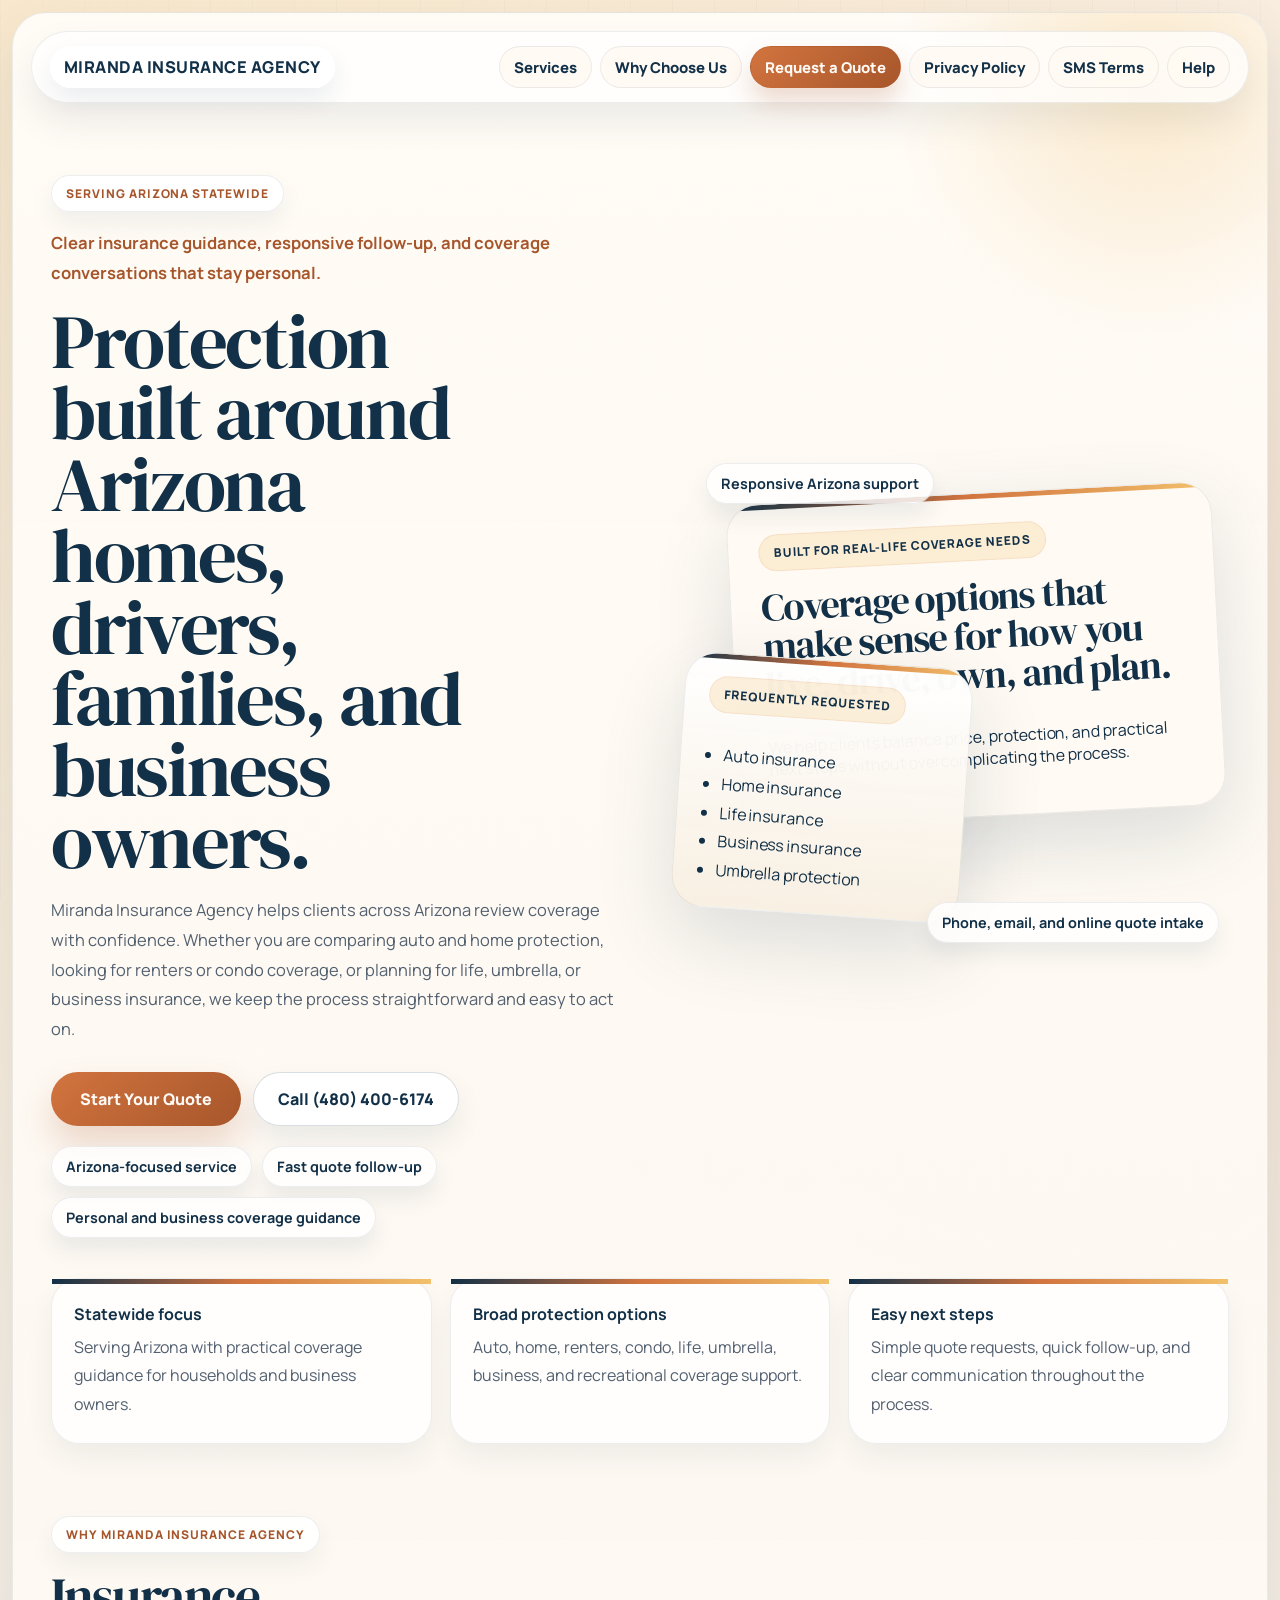
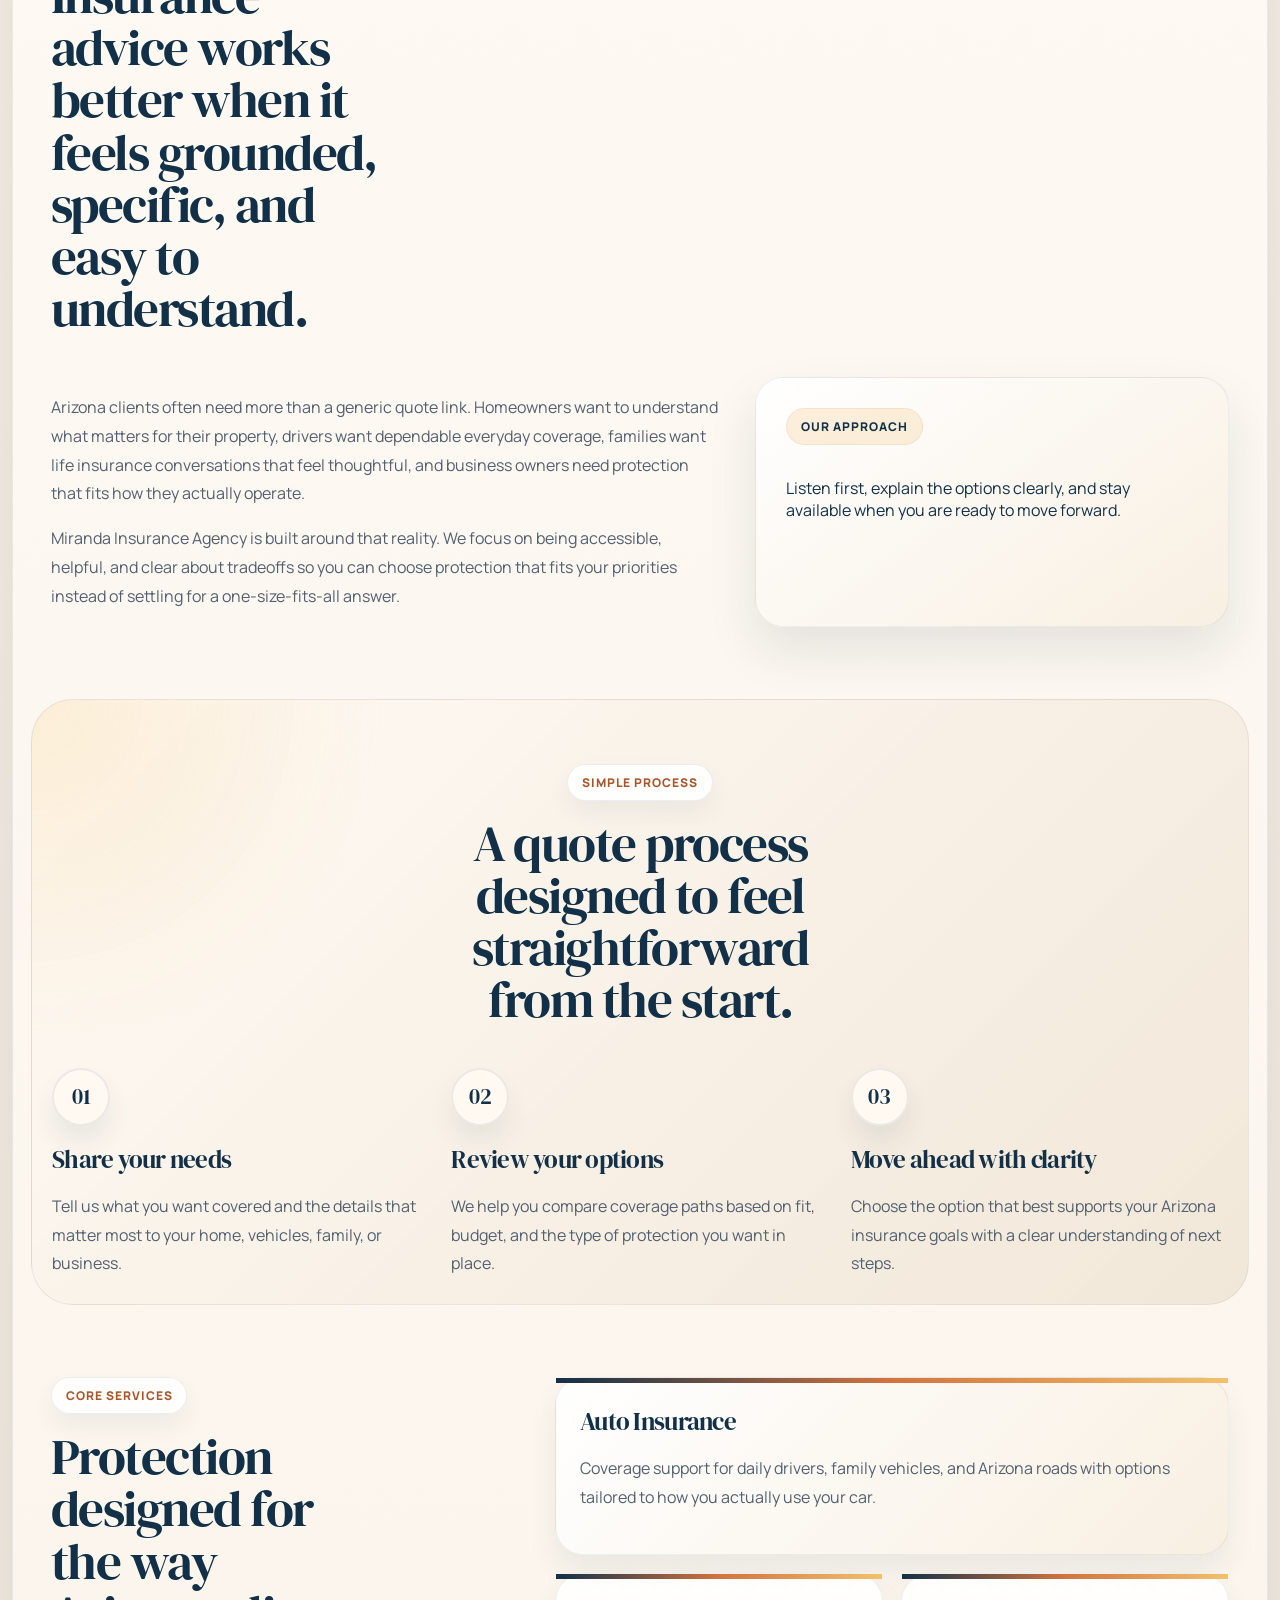
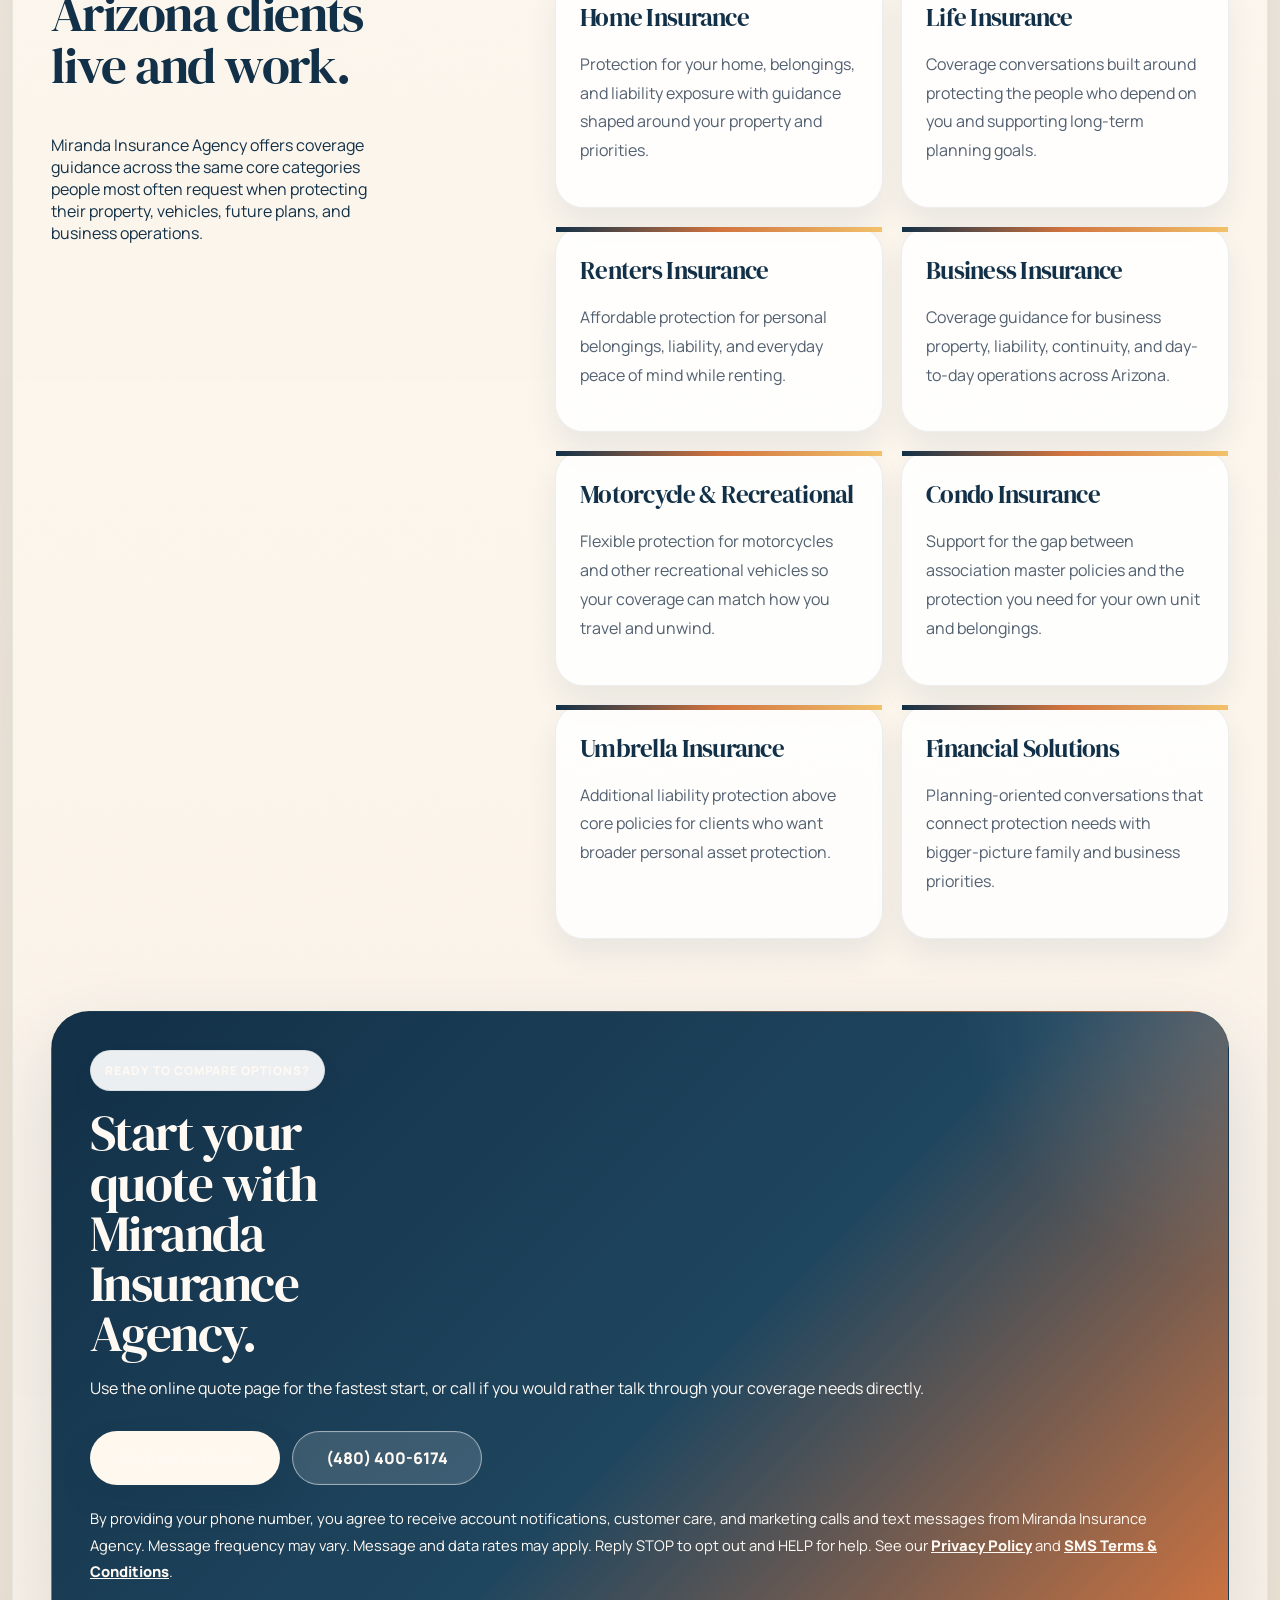
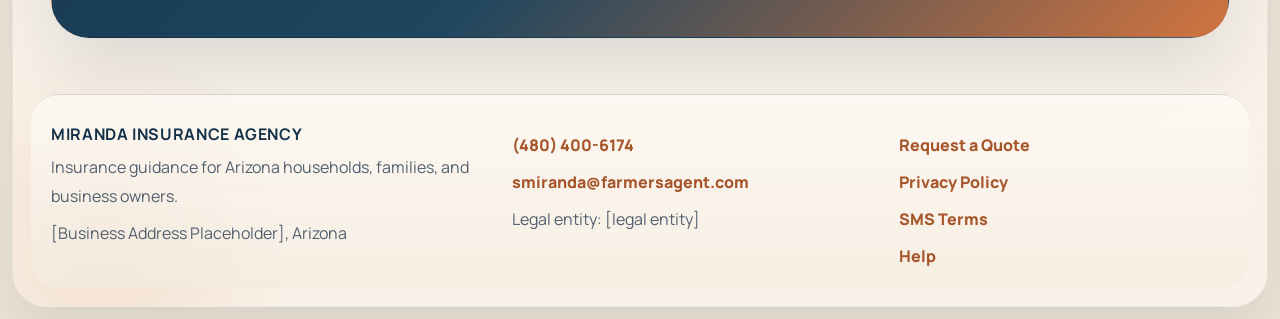
==== index.html @ ebd9f34c "Add files via upload" ====
<!DOCTYPE html>
<html lang="en">
<head>
  <meta charset="UTF-8" />
  <meta name="viewport" content="width=device-width, initial-scale=1.0" />
  <title>Miranda Insurance Agency | Arizona Insurance Guidance</title>
  <meta
    name="description"
    content="Miranda Insurance Agency helps Arizona households and business owners compare auto, home, life, renters, condo, umbrella, business, and recreational insurance with responsive local guidance."
  />
  <link rel="preconnect" href="https://fonts.googleapis.com" />
  <link rel="preconnect" href="https://fonts.gstatic.com" crossorigin />
  <link href="https://fonts.googleapis.com/css2?family=DM+Serif+Display:ital@0;1&family=Manrope:wght@400;500;600;700;800&display=swap" rel="stylesheet" />
  <link rel="stylesheet" href="styles.css" />
</head>
<body>
  <div class="site-frame">
    <nav class="site-nav" aria-label="Primary">
      <a href="index.html" class="brand active">Miranda Insurance Agency</a>
      <div class="nav-links">
        <a href="#services">Services</a>
        <a href="#approach">Why Choose Us</a>
        <a href="quote.html" class="nav-cta">Request a Quote</a>
        <a href="privacy-policy.html">Privacy Policy</a>
        <a href="sms-terms.html">SMS Terms</a>
        <a href="help.html">Help</a>
      </div>
    </nav>

    <main>
      <section class="hero">
        <div class="hero-copy">
          <p class="eyebrow">Serving Arizona statewide</p>
          <p class="hero-kicker">Clear insurance guidance, responsive follow-up, and coverage conversations that stay personal.</p>
          <h1>Protection built around Arizona homes, drivers, families, and business owners.</h1>
          <p class="hero-text">
            Miranda Insurance Agency helps clients across Arizona review coverage with confidence. Whether you are
            comparing auto and home protection, looking for renters or condo coverage, or planning for life,
            umbrella, or business insurance, we keep the process straightforward and easy to act on.
          </p>
          <div class="button-row">
            <a class="btn btn-primary" href="quote.html">Start Your Quote</a>
            <a class="btn btn-secondary" href="tel:4804006174">Call (480) 400-6174</a>
          </div>
          <div class="tag-row" aria-label="Agency highlights">
            <span>Arizona-focused service</span>
            <span>Fast quote follow-up</span>
            <span>Personal and business coverage guidance</span>
          </div>
        </div>

        <div class="hero-art" aria-label="Miranda Insurance Agency highlights">
          <article class="hero-card hero-card-main">
            <p class="card-label">Built for real-life coverage needs</p>
            <h2>Coverage options that make sense for how you live, drive, own, and plan.</h2>
            <p>
              We help clients balance price, protection, and practical next steps without overcomplicating the process.
            </p>
          </article>

          <article class="hero-card hero-card-list">
            <p class="card-label">Frequently requested</p>
            <ul>
              <li>Auto insurance</li>
              <li>Home insurance</li>
              <li>Life insurance</li>
              <li>Business insurance</li>
              <li>Umbrella protection</li>
            </ul>
          </article>

          <div class="floating-note note-top">Responsive Arizona support</div>
          <div class="floating-note note-bottom">Phone, email, and online quote intake</div>
        </div>
      </section>

      <section class="metrics-strip" aria-label="Agency benefits">
        <div>
          <strong>Statewide focus</strong>
          <span>Serving Arizona with practical coverage guidance for households and business owners.</span>
        </div>
        <div>
          <strong>Broad protection options</strong>
          <span>Auto, home, renters, condo, life, umbrella, business, and recreational coverage support.</span>
        </div>
        <div>
          <strong>Easy next steps</strong>
          <span>Simple quote requests, quick follow-up, and clear communication throughout the process.</span>
        </div>
      </section>

      <section id="approach" class="story-section">
        <div class="section-head">
          <p class="eyebrow">Why Miranda Insurance Agency</p>
          <h2>Insurance advice works better when it feels grounded, specific, and easy to understand.</h2>
        </div>
        <div class="story-grid">
          <div class="story-copy">
            <p>
              Arizona clients often need more than a generic quote link. Homeowners want to understand what matters for
              their property, drivers want dependable everyday coverage, families want life insurance conversations that
              feel thoughtful, and business owners need protection that fits how they actually operate.
            </p>
            <p>
              Miranda Insurance Agency is built around that reality. We focus on being accessible, helpful, and clear
              about tradeoffs so you can choose protection that fits your priorities instead of settling for a one-size-fits-all answer.
            </p>
          </div>
          <aside class="promise-card">
            <p class="card-label">Our approach</p>
            <p>Listen first, explain the options clearly, and stay available when you are ready to move forward.</p>
          </aside>
        </div>
      </section>

      <section class="process-section" aria-label="How the process works">
        <div class="section-head centered">
          <p class="eyebrow">Simple process</p>
          <h2>A quote process designed to feel straightforward from the start.</h2>
        </div>
        <div class="process-grid">
          <article class="process-step">
            <span class="step-number">01</span>
            <h3>Share your needs</h3>
            <p>Tell us what you want covered and the details that matter most to your home, vehicles, family, or business.</p>
          </article>
          <article class="process-step">
            <span class="step-number">02</span>
            <h3>Review your options</h3>
            <p>We help you compare coverage paths based on fit, budget, and the type of protection you want in place.</p>
          </article>
          <article class="process-step">
            <span class="step-number">03</span>
            <h3>Move ahead with clarity</h3>
            <p>Choose the option that best supports your Arizona insurance goals with a clear understanding of next steps.</p>
          </article>
        </div>
      </section>

      <section id="services" class="services-section">
        <div class="section-head services-head">
          <p class="eyebrow">Core services</p>
          <h2>Protection designed for the way Arizona clients live and work.</h2>
          <p>
            Miranda Insurance Agency offers coverage guidance across the same core categories people most often request
            when protecting their property, vehicles, future plans, and business operations.
          </p>
        </div>
        <div class="services-grid">
          <article class="service-card feature-card">
            <h3>Auto Insurance</h3>
            <p>Coverage support for daily drivers, family vehicles, and Arizona roads with options tailored to how you actually use your car.</p>
          </article>
          <article class="service-card">
            <h3>Home Insurance</h3>
            <p>Protection for your home, belongings, and liability exposure with guidance shaped around your property and priorities.</p>
          </article>
          <article class="service-card">
            <h3>Life Insurance</h3>
            <p>Coverage conversations built around protecting the people who depend on you and supporting long-term planning goals.</p>
          </article>
          <article class="service-card">
            <h3>Renters Insurance</h3>
            <p>Affordable protection for personal belongings, liability, and everyday peace of mind while renting.</p>
          </article>
          <article class="service-card">
            <h3>Business Insurance</h3>
            <p>Coverage guidance for business property, liability, continuity, and day-to-day operations across Arizona.</p>
          </article>
          <article class="service-card">
            <h3>Motorcycle &amp; Recreational</h3>
            <p>Flexible protection for motorcycles and other recreational vehicles so your coverage can match how you travel and unwind.</p>
          </article>
          <article class="service-card">
            <h3>Condo Insurance</h3>
            <p>Support for the gap between association master policies and the protection you need for your own unit and belongings.</p>
          </article>
          <article class="service-card">
            <h3>Umbrella Insurance</h3>
            <p>Additional liability protection above core policies for clients who want broader personal asset protection.</p>
          </article>
          <article class="service-card">
            <h3>Financial Solutions</h3>
            <p>Planning-oriented conversations that connect protection needs with bigger-picture family and business priorities.</p>
          </article>
        </div>
      </section>

      <section class="cta-section">
        <div class="cta-copy">
          <p class="eyebrow">Ready to compare options?</p>
          <h2>Start your quote with Miranda Insurance Agency.</h2>
          <p>
            Use the online quote page for the fastest start, or call if you would rather talk through your coverage
            needs directly.
          </p>
        </div>
        <div class="button-row">
          <a class="btn btn-light" href="quote.html">Request a Quote</a>
          <a class="btn btn-outline-light" href="tel:4804006174">(480) 400-6174</a>
        </div>
        <p class="consent-note">
          By providing your phone number, you agree to receive account notifications, customer care, and marketing
          calls and text messages from Miranda Insurance Agency. Message frequency may vary. Message and data rates may
          apply. Reply STOP to opt out and HELP for help. See our <a href="privacy-policy.html">Privacy Policy</a> and
          <a href="sms-terms.html">SMS Terms &amp; Conditions</a>.
        </p>
      </section>
    </main>

    <footer class="site-footer">
      <div>
        <strong>Miranda Insurance Agency</strong>
        <p>Insurance guidance for Arizona households, families, and business owners.</p>
        <p>[Business Address Placeholder], Arizona</p>
      </div>
      <div>
        <p><a href="tel:4804006174">(480) 400-6174</a></p>
        <p><a href="mailto:smiranda@farmersagent.com">smiranda@farmersagent.com</a></p>
        <p><span>Legal entity: [legal entity]</span></p>
      </div>
      <div>
        <p><a href="quote.html">Request a Quote</a></p>
        <p><a href="privacy-policy.html">Privacy Policy</a></p>
        <p><a href="sms-terms.html">SMS Terms</a></p>
        <p><a href="help.html">Help</a></p>
      </div>
    </footer>
  </div>
</body>
</html>
---- styles.css ----
@import url('https://fonts.googleapis.com/css2?family=DM+Serif+Display:ital@0;1&family=Manrope:wght@400;500;600;700;800&display=swap');

:root {
  --bg: #f3ece2;
  --paper: rgba(255, 250, 243, 0.94);
  --ink: #123047;
  --muted: #526070;
  --accent: #d2743f;
  --accent-soft: #f2c16b;
  --accent-dark: #a7562b;
  --cream: #fff9f2;
  --shadow-soft: 0 24px 50px rgba(18, 48, 71, 0.1);
  --shadow-strong: 0 30px 80px rgba(18, 48, 71, 0.14);
}

* { box-sizing: border-box; }
html { scroll-behavior: smooth; }

body {
  margin: 0;
  color: var(--ink);
  font-family: 'Manrope', sans-serif;
  background:
    radial-gradient(circle at top left, rgba(242, 193, 107, 0.28), transparent 28%),
    radial-gradient(circle at 85% 14%, rgba(210, 116, 63, 0.14), transparent 20%),
    linear-gradient(180deg, #f9f2e8 0%, #f3ece2 40%, #eee4d6 100%);
}

body::before {
  content: '';
  position: fixed;
  inset: 0;
  pointer-events: none;
  background:
    linear-gradient(120deg, rgba(255, 255, 255, 0.14), transparent 34%),
    repeating-linear-gradient(90deg, rgba(18, 48, 71, 0.02) 0, rgba(18, 48, 71, 0.02) 1px, transparent 1px, transparent 42px);
}

.site-frame {
  position: relative;
  width: min(1320px, calc(100% - 24px));
  min-height: calc(100vh - 24px);
  margin: 12px auto;
  padding: 18px;
  border-radius: 34px;
  border: 1px solid rgba(18, 48, 71, 0.08);
  background: linear-gradient(180deg, rgba(255, 251, 246, 0.98), rgba(249, 242, 232, 0.96));
  box-shadow: var(--shadow-soft);
  overflow: hidden;
}

.site-frame::before,
.site-frame::after {
  content: '';
  position: absolute;
  border-radius: 50%;
  pointer-events: none;
}

.site-frame::before {
  width: 560px;
  height: 560px;
  top: -210px;
  right: -160px;
  background: radial-gradient(circle, rgba(242, 193, 107, 0.3), transparent 64%);
}

.site-frame::after {
  width: 420px;
  height: 420px;
  left: -120px;
  bottom: -150px;
  background: radial-gradient(circle, rgba(210, 116, 63, 0.14), transparent 68%);
}

.site-nav,
.hero,
.metrics-strip,
.story-section,
.process-section,
.services-section,
.cta-section,
.quote-header,
.quote-section,
.policy-layout,
.site-footer {
  position: relative;
  z-index: 1;
}

.site-nav {
  display: flex;
  justify-content: space-between;
  align-items: center;
  gap: 18px;
  padding: 14px 18px;
  border-radius: 999px;
  background: rgba(255, 255, 255, 0.75);
  border: 1px solid rgba(18, 48, 71, 0.08);
  backdrop-filter: blur(18px);
  box-shadow: 0 18px 36px rgba(18, 48, 71, 0.08);
}

.brand,
.nav-links a {
  color: var(--ink);
  text-decoration: none;
  font-weight: 800;
}

.brand {
  padding: 10px 14px;
  border-radius: 999px;
  font-size: 1.02rem;
  letter-spacing: 0.03em;
  text-transform: uppercase;
}

.brand.active,
.nav-links a:hover,
.nav-links a.active {
  background: rgba(255, 255, 255, 0.92);
  box-shadow: 0 12px 24px rgba(18, 48, 71, 0.08);
}

.nav-links {
  display: flex;
  flex-wrap: wrap;
  justify-content: flex-end;
  gap: 8px;
}

.nav-links a {
  padding: 10px 14px;
  border-radius: 999px;
  background: rgba(255, 249, 242, 0.82);
  border: 1px solid rgba(18, 48, 71, 0.08);
  font-size: 0.93rem;
}

.nav-links a.nav-cta {
  color: #fffaf5;
  background: linear-gradient(135deg, var(--accent), var(--accent-dark));
  border-color: rgba(167, 86, 43, 0.24);
  box-shadow: 0 14px 26px rgba(167, 86, 43, 0.22);
}

.hero {
  display: grid;
  grid-template-columns: minmax(0, 1.02fr) minmax(320px, 0.98fr);
  gap: 38px;
  padding: 72px 20px 34px;
  align-items: center;
}

.eyebrow,
.card-label,
.quote-badge {
  display: inline-flex;
  margin: 0 0 16px;
  padding: 9px 14px;
  border-radius: 999px;
  text-transform: uppercase;
  letter-spacing: 0.08em;
  font-size: 0.75rem;
  font-weight: 800;
}

.eyebrow {
  color: var(--accent-dark);
  background: rgba(255, 255, 255, 0.92);
  border: 1px solid rgba(18, 48, 71, 0.08);
  box-shadow: 0 12px 24px rgba(18, 48, 71, 0.06);
}

.card-label,
.quote-badge {
  color: var(--ink);
  background: rgba(242, 193, 107, 0.22);
  border: 1px solid rgba(210, 116, 63, 0.12);
}

h1,
h2,
h3 {
  margin-top: 0;
  font-family: 'DM Serif Display', serif;
  font-weight: 400;
  letter-spacing: -0.03em;
}

.hero h1 {
  max-width: 11ch;
  margin-bottom: 0;
  font-size: clamp(3.2rem, 6vw, 5.5rem);
  line-height: 0.93;
}

.hero-kicker,
.hero-text,
.story-copy p,
.service-card p,
.process-step p,
.quote-copy,
.quote-intro,
.support-copy,
.fine-print,
.policy-layout p,
.site-footer p,
.metrics-strip span,
.cta-copy p,
.consent-note,
.placeholder-panel p {
  color: var(--muted);
  line-height: 1.8;
}

.hero-kicker {
  margin: 0 0 18px;
  color: var(--accent-dark);
  font-size: 1.04rem;
  font-weight: 700;
}

.centered-line { text-align: center; }

.hero-text {
  max-width: 620px;
  margin-top: 18px;
  font-size: 1.03rem;
}

.button-row {
  display: flex;
  flex-wrap: wrap;
  gap: 12px;
  margin-top: 28px;
}

.btn {
  display: inline-flex;
  justify-content: center;
  align-items: center;
  min-width: 190px;
  padding: 15px 24px;
  border-radius: 999px;
  text-decoration: none;
  font-weight: 800;
  transition: transform 0.2s ease, box-shadow 0.2s ease, background 0.2s ease;
}

.btn:hover { transform: translateY(-2px); }

.btn-primary {
  color: #fffaf5;
  background: linear-gradient(135deg, var(--accent), var(--accent-dark));
  box-shadow: 0 18px 34px rgba(167, 86, 43, 0.22);
}

.btn-secondary {
  color: var(--ink);
  background: rgba(255, 255, 255, 0.94);
  border: 1px solid rgba(18, 48, 71, 0.16);
  box-shadow: 0 14px 28px rgba(18, 48, 71, 0.08);
}

.btn-light {
  color: var(--ink);
  background: #fff8ef;
  box-shadow: 0 16px 30px rgba(18, 48, 71, 0.18);
}

.btn-outline-light {
  color: #fff9f4;
  background: rgba(255, 255, 255, 0.14);
  border: 1px solid rgba(255, 255, 255, 0.5);
  box-shadow: inset 0 0 0 1px rgba(255, 255, 255, 0.04);
}

.tag-row {
  display: flex;
  flex-wrap: wrap;
  gap: 10px;
  margin-top: 20px;
}

.tag-row span,
.floating-note {
  padding: 10px 14px;
  border-radius: 999px;
  background: rgba(255, 255, 255, 0.82);
  color: var(--ink);
  font-size: 0.9rem;
  font-weight: 700;
  border: 1px solid rgba(18, 48, 71, 0.08);
  box-shadow: 0 12px 22px rgba(18, 48, 71, 0.08);
}

.hero-art {
  position: relative;
  min-height: 470px;
}

.hero-card {
  position: absolute;
  border-radius: 32px;
  border: 1px solid rgba(18, 48, 71, 0.08);
  background: var(--paper);
  box-shadow: var(--shadow-strong);
  overflow: hidden;
}

.hero-card::before,
.service-card::before,
.metrics-strip div::before,
.policy-layout::before {
  content: '';
  position: absolute;
  left: 0;
  right: 0;
  top: 0;
  height: 5px;
  background: linear-gradient(90deg, var(--ink), var(--accent), var(--accent-soft));
}

.hero-card-main {
  top: 22px;
  right: 10px;
  width: min(100%, 486px);
  padding: 30px;
  transform: rotate(-3deg);
}

.hero-card-main h2 {
  font-size: clamp(1.9rem, 3vw, 2.9rem);
  line-height: 1.02;
}

.hero-card-list {
  left: 8px;
  bottom: 26px;
  width: min(100%, 288px);
  padding: 22px 24px;
  transform: rotate(4deg);
  background: linear-gradient(180deg, rgba(255, 255, 255, 0.98), rgba(248, 239, 225, 0.96));
}

.hero-card-list ul {
  margin: 12px 0 0;
  padding-left: 18px;
  color: var(--ink);
  line-height: 1.8;
}

.floating-note { position: absolute; }
.note-top { top: -8px; left: 36px; }
.note-bottom { right: 10px; bottom: -2px; }

.metrics-strip {
  display: grid;
  grid-template-columns: repeat(3, minmax(0, 1fr));
  gap: 18px;
  padding: 0 20px;
  margin-top: 6px;
}

.metrics-strip div {
  position: relative;
  padding: 24px 22px;
  border-radius: 28px;
  background: rgba(255, 255, 255, 0.76);
  border: 1px solid rgba(18, 48, 71, 0.08);
  box-shadow: 0 14px 28px rgba(18, 48, 71, 0.06);
}

.metrics-strip strong {
  display: block;
  margin-bottom: 8px;
  color: var(--ink);
}

.story-section,
.process-section,
.services-section,
.quote-header,
.quote-section,
.policy-layout {
  padding-left: 20px;
  padding-right: 20px;
}

.story-section,
.process-section,
.services-section,
.policy-layout {
  margin-top: 72px;
}

.section-head { margin-bottom: 26px; }
.centered { text-align: center; }
.centered h2 { margin-left: auto; margin-right: auto; }

.section-head h2,
.policy-layout h1,
.quote-header h1,
.placeholder-panel h2 {
  max-width: 13ch;
  font-size: clamp(2.2rem, 4vw, 3.5rem);
  line-height: 1.02;
}

.story-grid {
  display: grid;
  grid-template-columns: minmax(0, 1.1fr) minmax(280px, 0.78fr);
  gap: 36px;
}

.promise-card {
  padding: 30px;
  border-radius: 28px;
  background: linear-gradient(145deg, rgba(255, 255, 255, 0.98), rgba(248, 239, 225, 0.98));
  box-shadow: var(--shadow-soft);
  border: 1px solid rgba(18, 48, 71, 0.08);
}

.process-section {
  padding-top: 64px;
  padding-bottom: 10px;
  border-radius: 42px;
  background:
    radial-gradient(circle at top left, rgba(242, 193, 107, 0.22), transparent 26%),
    linear-gradient(135deg, rgba(255, 250, 244, 0.96), rgba(241, 231, 216, 0.98));
  border: 1px solid rgba(18, 48, 71, 0.08);
}

.process-grid {
  display: grid;
  grid-template-columns: repeat(3, minmax(0, 1fr));
  gap: 22px;
  margin-top: 34px;
}

.step-number {
  display: inline-flex;
  width: 58px;
  height: 58px;
  align-items: center;
  justify-content: center;
  margin-bottom: 16px;
  border-radius: 50%;
  background: var(--cream);
  color: var(--ink);
  font-family: 'DM Serif Display', serif;
  font-size: 1.35rem;
  box-shadow: 0 16px 26px rgba(18, 48, 71, 0.08);
  border: 2px solid rgba(18, 48, 71, 0.08);
}

.process-step h3,
.service-card h3 {
  margin-bottom: 10px;
  font-size: 1.55rem;
}

.services-section {
  display: grid;
  grid-template-columns: minmax(280px, 0.82fr) minmax(0, 1.18fr);
  gap: 36px;
  align-items: start;
}

.services-head p { max-width: 35ch; }

.services-grid {
  display: grid;
  grid-template-columns: repeat(2, minmax(0, 1fr));
  gap: 18px;
}

.service-card {
  position: relative;
  padding: 26px 24px;
  border-radius: 28px;
  background: rgba(255, 255, 255, 0.86);
  border: 1px solid rgba(18, 48, 71, 0.08);
  box-shadow: 0 16px 30px rgba(18, 48, 71, 0.07);
}

.feature-card {
  grid-column: 1 / -1;
  background: linear-gradient(135deg, rgba(255, 255, 255, 0.98), rgba(248, 239, 225, 0.98));
}

.cta-section {
  margin: 72px 20px 18px;
  padding: 38px;
  border-radius: 38px;
  background:
    radial-gradient(circle at top right, rgba(255, 255, 255, 0.12), transparent 20%),
    linear-gradient(135deg, var(--ink) 0%, #1f465f 56%, var(--accent) 100%);
  border: 1px solid rgba(18, 48, 71, 0.12);
  box-shadow: var(--shadow-strong);
}

.cta-section h2,
.cta-section p,
.cta-section a {
  color: #fff9f3;
}

.cta-section h2 {
  margin-bottom: 12px;
  max-width: 11ch;
  font-size: clamp(2.3rem, 4vw, 3.8rem);
  line-height: 0.98;
}

.consent-note {
  margin-top: 20px;
  font-size: 0.92rem;
  color: rgba(255, 249, 243, 0.84);
}

.consent-note a { font-weight: 800; }

.quote-header {
  padding-top: 64px;
  text-align: center;
}

.quote-header,
.policy-layout {
  animation: fade-rise 0.65s ease both;
}

.quote-header h1 {
  margin-left: auto;
  margin-right: auto;
}

.quote-copy {
  max-width: 720px;
  margin: 14px auto 0;
  font-size: 1.04rem;
}

.quote-art {
  max-width: 520px;
  margin: 28px auto 0;
  padding: 20px 24px 12px;
  border-radius: 28px;
  background: linear-gradient(180deg, rgba(255, 255, 255, 0.98), rgba(248, 239, 225, 0.96));
  border: 1px solid rgba(18, 48, 71, 0.08);
  box-shadow: 0 18px 34px rgba(18, 48, 71, 0.08);
}

.quote-art svg {
  display: block;
  width: 100%;
  height: auto;
}

.quote-section {
  max-width: 920px;
  margin: 0 auto;
  padding-bottom: 12px;
}

.quote-intro,
.support-copy,
.fine-print {
  text-align: center;
}

.quote-intro {
  max-width: 760px;
  margin: 0 auto 18px;
  font-size: 1.02rem;
}

.embed-frame {
  overflow: hidden;
  margin-top: 24px;
  border-radius: 28px;
  border: 1px solid rgba(18, 48, 71, 0.08);
  background: linear-gradient(180deg, rgba(255, 255, 255, 0.98), rgba(247, 238, 224, 0.96));
  box-shadow: var(--shadow-soft);
}

.placeholder-frame {
  min-height: 520px;
  display: grid;
  place-items: center;
}

.placeholder-panel {
  max-width: 620px;
  padding: 28px 30px;
  text-align: center;
}

.placeholder-panel h2 {
  max-width: none;
  margin-bottom: 12px;
}

.support-copy a,
.fine-print a,
.policy-layout a,
.site-footer a {
  color: var(--accent-dark);
  font-weight: 800;
  text-decoration: none;
}

.support-copy a:hover,
.fine-print a:hover,
.policy-layout a:hover,
.site-footer a:hover {
  text-decoration: underline;
}

.fine-print {
  max-width: 780px;
  margin: 22px auto 0;
  font-size: 0.9rem;
}

.policy-layout {
  position: relative;
  max-width: 980px;
  margin-left: auto;
  margin-right: auto;
  padding: 28px 34px 24px;
  border-radius: 34px;
  background: rgba(255, 255, 255, 0.8);
  border: 1px solid rgba(18, 48, 71, 0.08);
  box-shadow: 0 20px 44px rgba(18, 48, 71, 0.08);
}

.policy-layout h2 {
  margin-top: 34px;
  margin-bottom: 12px;
  font-size: 1.8rem;
  color: var(--ink);
}

.policy-layout ul {
  padding-left: 20px;
  color: var(--muted);
  line-height: 1.8;
}

.policy-layout p + p {
  margin-top: 14px;
}

.site-footer {
  display: grid;
  grid-template-columns: 1.2fr 1fr 0.9fr;
  gap: 20px;
  margin-top: 56px;
  padding: 28px 20px 10px;
  border-top: 1px solid rgba(18, 48, 71, 0.12);
  background: linear-gradient(180deg, rgba(255, 252, 247, 0.74), rgba(243, 235, 223, 0.72));
  border-radius: 28px;
}

.site-footer strong {
  display: block;
  margin-bottom: 8px;
  color: var(--ink);
  text-transform: uppercase;
  letter-spacing: 0.04em;
}

.site-footer p { margin: 8px 0; }

@keyframes fade-rise {
  from {
    opacity: 0;
    transform: translateY(18px);
  }
  to {
    opacity: 1;
    transform: translateY(0);
  }
}

@media (max-width: 980px) {
  .hero,
  .services-section,
  .story-grid,
  .site-footer,
  .metrics-strip,
  .process-grid,
  .services-grid {
    grid-template-columns: 1fr;
  }

  .hero-art { min-height: 400px; }
  .services-grid .feature-card { grid-column: auto; }

  .site-nav {
    flex-direction: column;
    align-items: stretch;
    border-radius: 24px;
  }

  .nav-links { justify-content: center; }
  .policy-layout { padding: 24px 24px 18px; }
}

@media (max-width: 760px) {
  .site-frame {
    width: calc(100% - 12px);
    margin: 6px auto;
    padding: 10px;
    border-radius: 22px;
  }

  .hero,
  .story-section,
  .process-section,
  .services-section,
  .quote-header,
  .quote-section,
  .policy-layout,
  .site-footer {
    padding-left: 10px;
    padding-right: 10px;
  }

  .hero {
    padding-top: 42px;
    grid-template-columns: 1fr;
  }

  .hero h1 {
    max-width: none;
    font-size: clamp(2.7rem, 12vw, 4.2rem);
  }

  .hero-art { min-height: 350px; }

  .hero-card-main,
  .hero-card-list {
    position: relative;
    transform: none;
    width: 100%;
    top: auto;
    left: auto;
    right: auto;
    bottom: auto;
    margin-bottom: 16px;
  }

  .floating-note {
    position: static;
    display: inline-flex;
    margin: 0 8px 8px 0;
  }

  .cta-section {
    margin-left: 10px;
    margin-right: 10px;
    padding: 28px 22px;
    border-radius: 28px;
  }

  .policy-layout {
    padding: 18px 16px 14px;
    border-radius: 24px;
  }
}
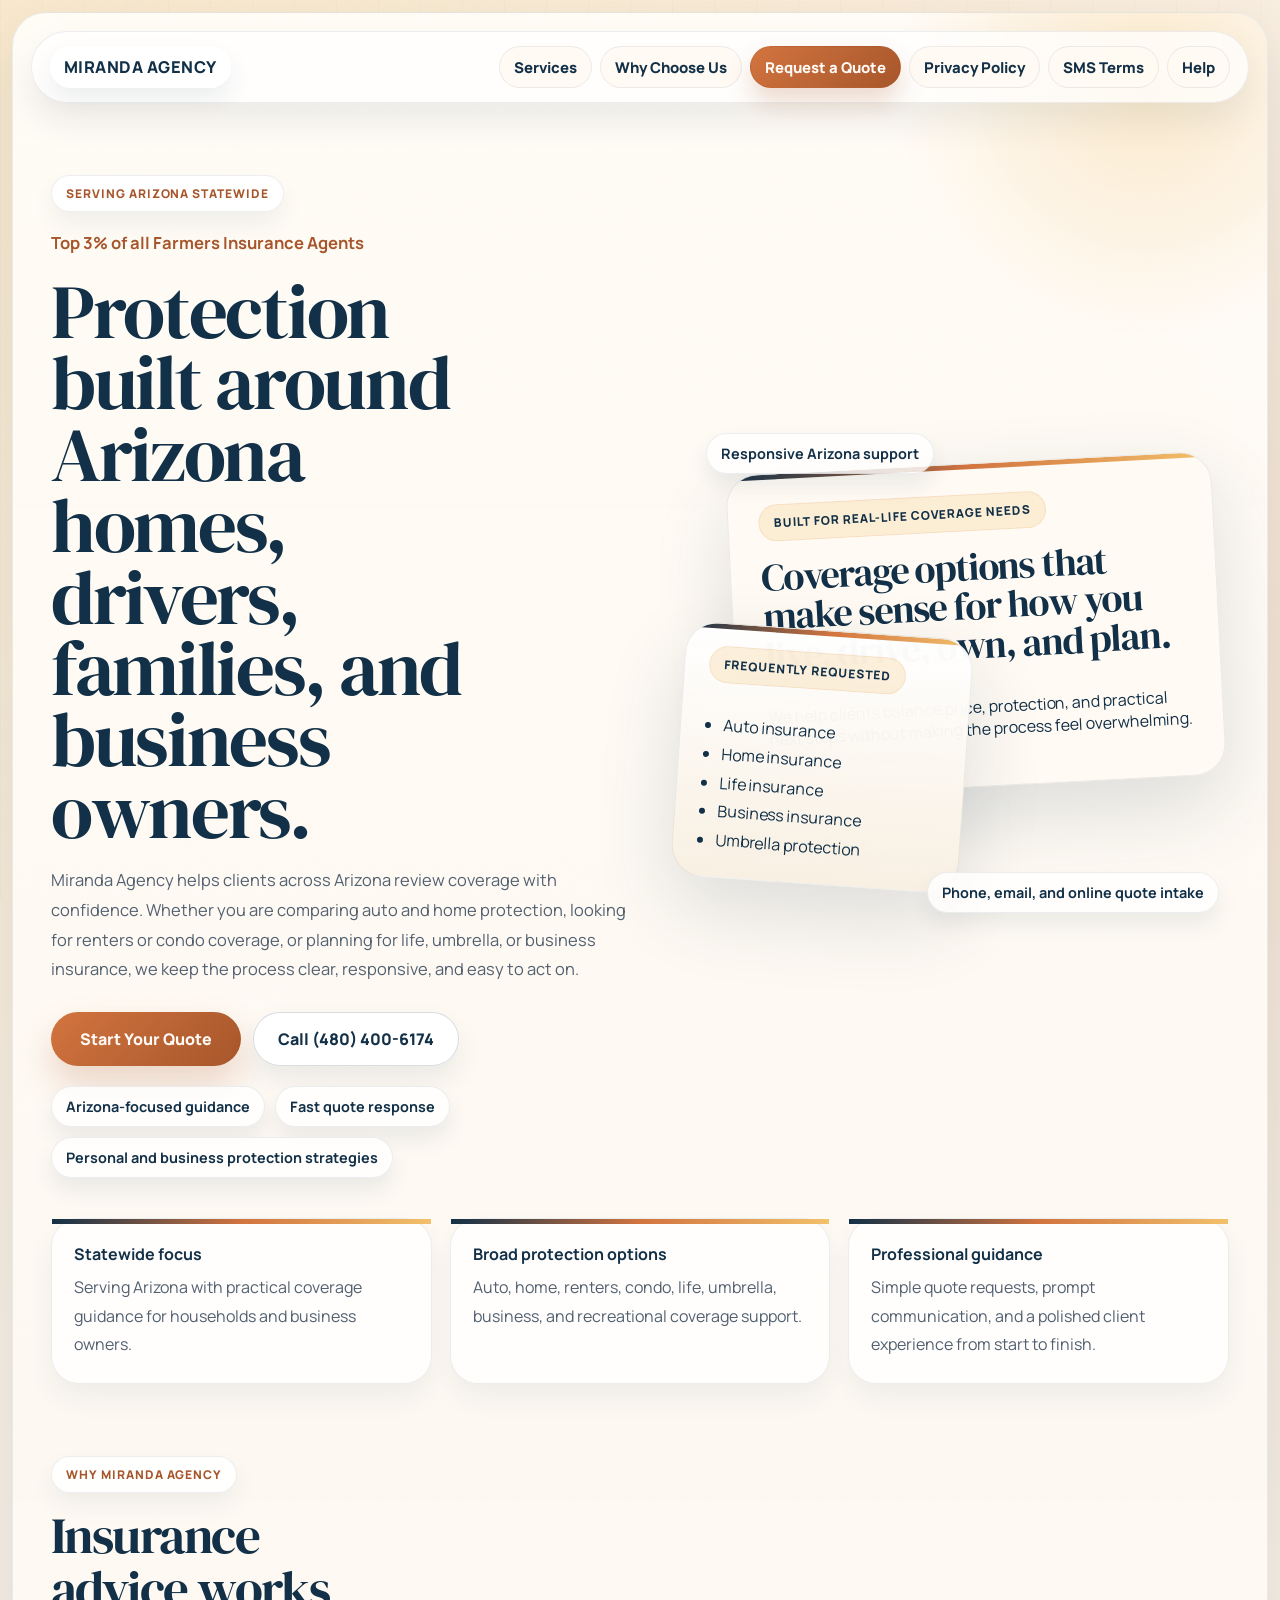
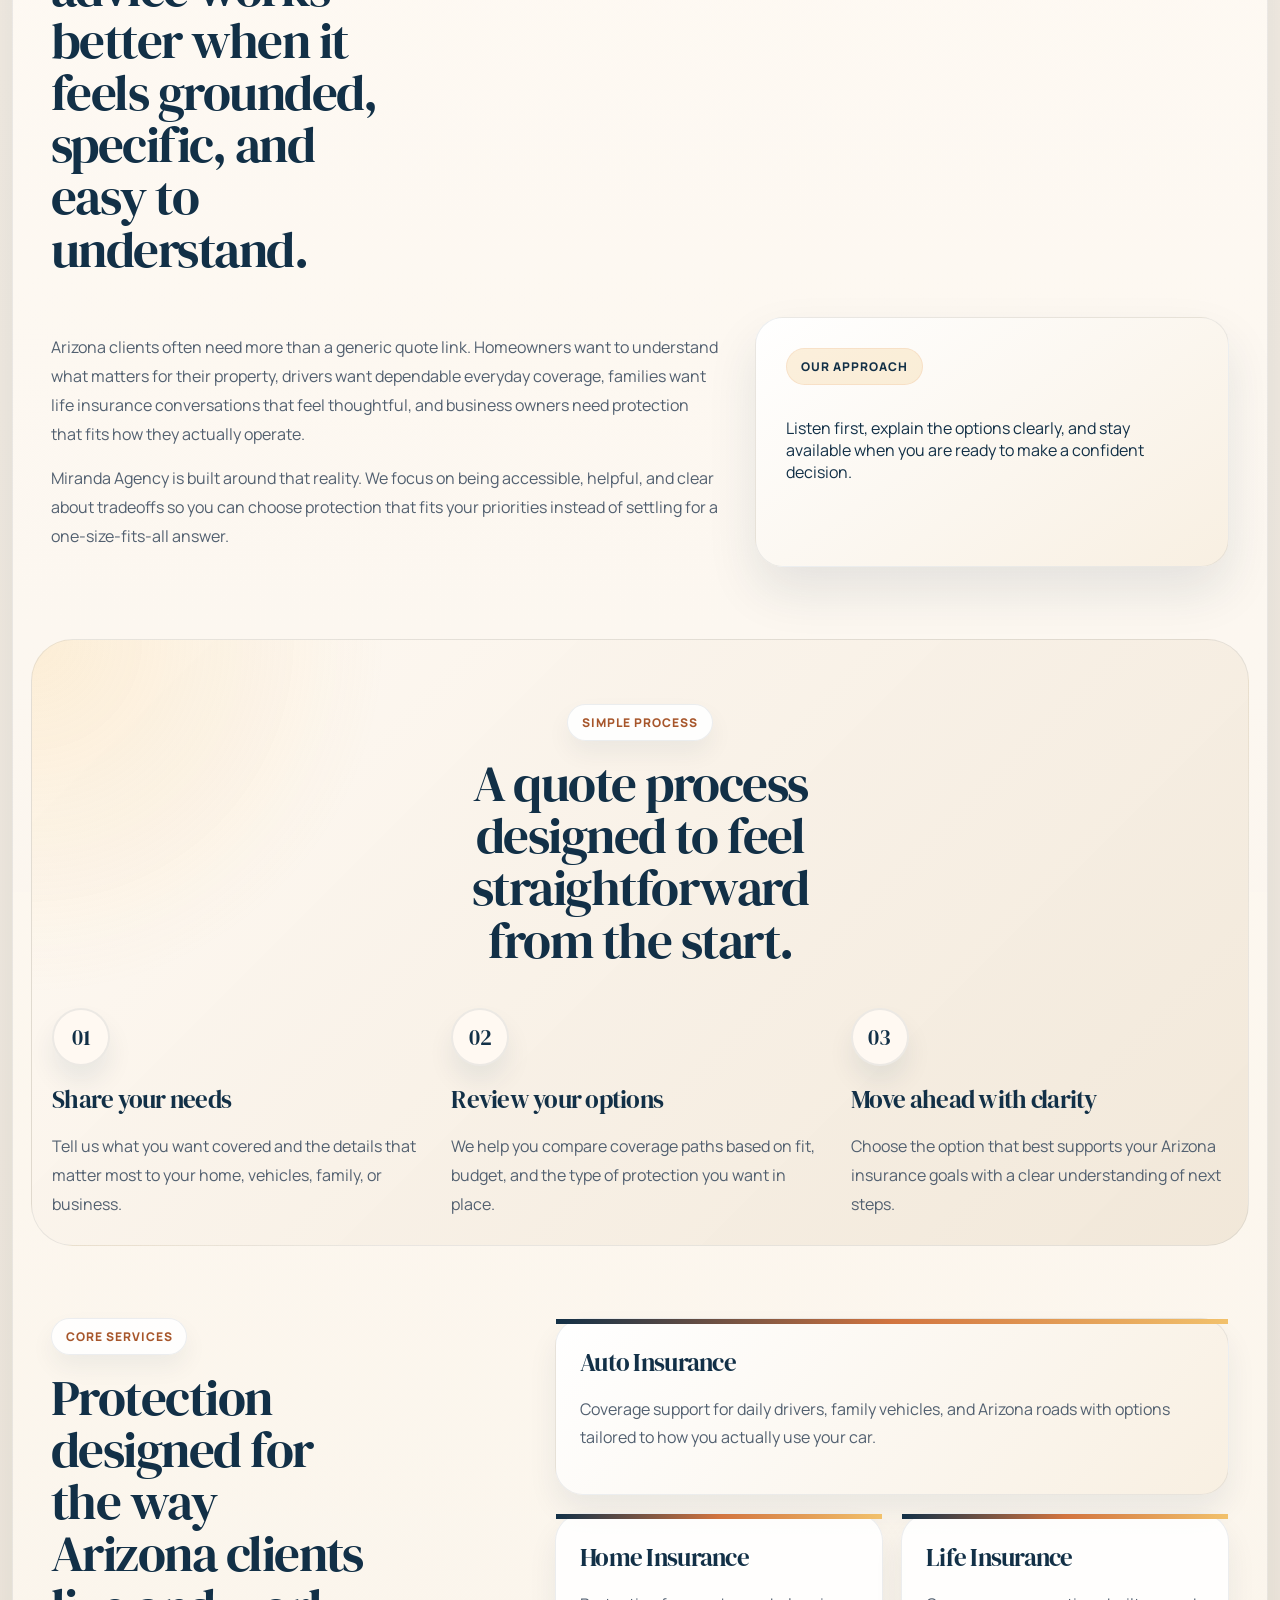
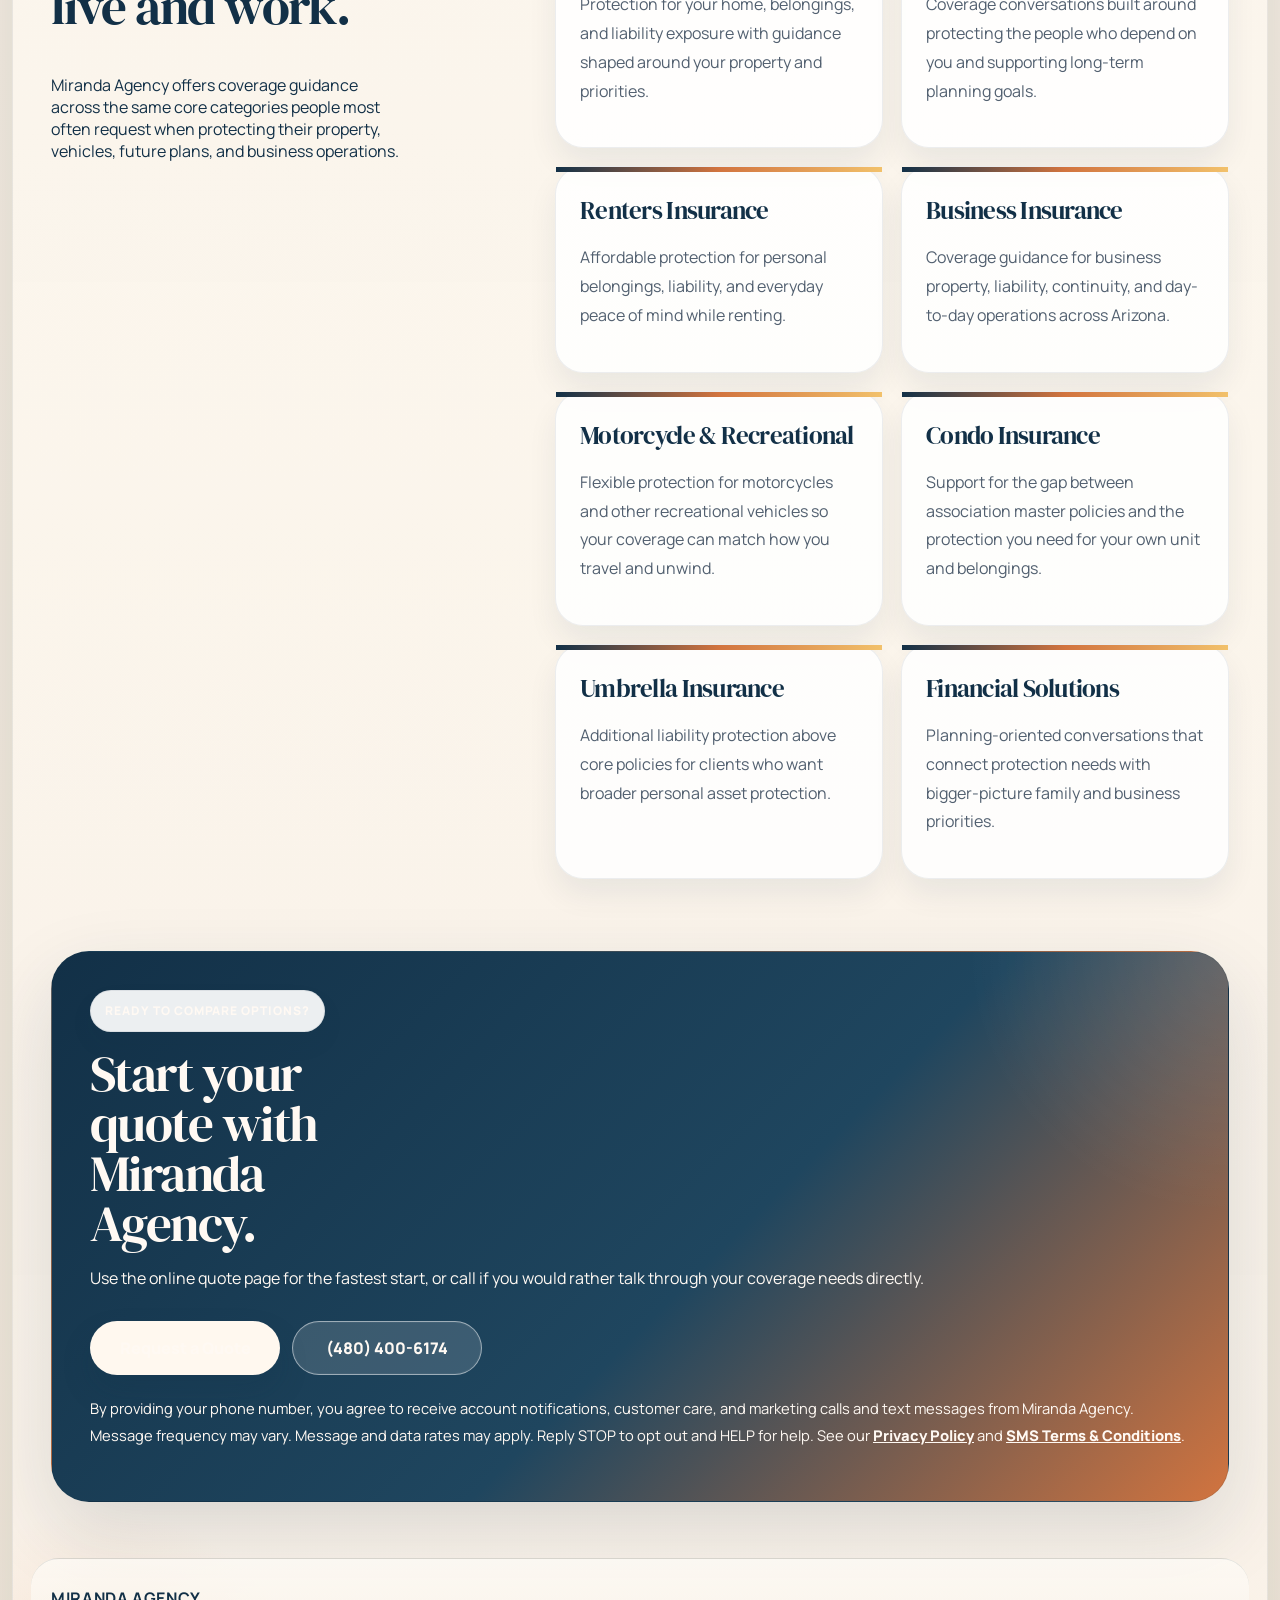
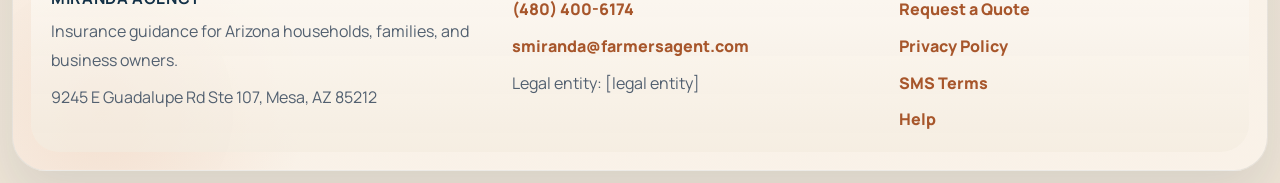
==== commit 5135a797: "Add files via upload" ====
--- a/index.html
+++ b/index.html
@@ -3,10 +3,10 @@
 <head>
   <meta charset="UTF-8" />
   <meta name="viewport" content="width=device-width, initial-scale=1.0" />
-  <title>Miranda Insurance Agency | Arizona Insurance Guidance</title>
+  <title>Miranda Agency | Arizona Insurance Guidance</title>
   <meta
     name="description"
-    content="Miranda Insurance Agency helps Arizona households and business owners compare auto, home, life, renters, condo, umbrella, business, and recreational insurance with responsive local guidance."
+    content="Miranda Agency helps Arizona households and business owners compare auto, home, life, renters, condo, umbrella, business, and recreational insurance with responsive local guidance."
   />
   <link rel="preconnect" href="https://fonts.googleapis.com" />
   <link rel="preconnect" href="https://fonts.gstatic.com" crossorigin />
@@ -16,7 +16,7 @@
 <body>
   <div class="site-frame">
     <nav class="site-nav" aria-label="Primary">
-      <a href="index.html" class="brand active">Miranda Insurance Agency</a>
+      <a href="index.html" class="brand active">Miranda Agency</a>
       <div class="nav-links">
         <a href="#services">Services</a>
         <a href="#approach">Why Choose Us</a>
@@ -31,30 +31,30 @@
       <section class="hero">
         <div class="hero-copy">
           <p class="eyebrow">Serving Arizona statewide</p>
-          <p class="hero-kicker">Clear insurance guidance, responsive follow-up, and coverage conversations that stay personal.</p>
+          <p class="hero-kicker">Top 3% of all Farmers Insurance Agents</p>
           <h1>Protection built around Arizona homes, drivers, families, and business owners.</h1>
           <p class="hero-text">
-            Miranda Insurance Agency helps clients across Arizona review coverage with confidence. Whether you are
+            Miranda Agency helps clients across Arizona review coverage with confidence. Whether you are
             comparing auto and home protection, looking for renters or condo coverage, or planning for life,
-            umbrella, or business insurance, we keep the process straightforward and easy to act on.
+            umbrella, or business insurance, we keep the process clear, responsive, and easy to act on.
           </p>
           <div class="button-row">
             <a class="btn btn-primary" href="quote.html">Start Your Quote</a>
             <a class="btn btn-secondary" href="tel:4804006174">Call (480) 400-6174</a>
           </div>
           <div class="tag-row" aria-label="Agency highlights">
-            <span>Arizona-focused service</span>
-            <span>Fast quote follow-up</span>
-            <span>Personal and business coverage guidance</span>
+            <span>Arizona-focused guidance</span>
+            <span>Fast quote response</span>
+            <span>Personal and business protection strategies</span>
           </div>
         </div>
 
-        <div class="hero-art" aria-label="Miranda Insurance Agency highlights">
+        <div class="hero-art" aria-label="Miranda Agency highlights">
           <article class="hero-card hero-card-main">
             <p class="card-label">Built for real-life coverage needs</p>
             <h2>Coverage options that make sense for how you live, drive, own, and plan.</h2>
             <p>
-              We help clients balance price, protection, and practical next steps without overcomplicating the process.
+              We help clients balance price, protection, and practical next steps without making the process feel overwhelming.
             </p>
           </article>
 
@@ -84,14 +84,14 @@
           <span>Auto, home, renters, condo, life, umbrella, business, and recreational coverage support.</span>
         </div>
         <div>
-          <strong>Easy next steps</strong>
-          <span>Simple quote requests, quick follow-up, and clear communication throughout the process.</span>
+          <strong>Professional guidance</strong>
+          <span>Simple quote requests, prompt communication, and a polished client experience from start to finish.</span>
         </div>
       </section>
 
       <section id="approach" class="story-section">
         <div class="section-head">
-          <p class="eyebrow">Why Miranda Insurance Agency</p>
+          <p class="eyebrow">Why Miranda Agency</p>
           <h2>Insurance advice works better when it feels grounded, specific, and easy to understand.</h2>
         </div>
         <div class="story-grid">
@@ -102,13 +102,13 @@
               feel thoughtful, and business owners need protection that fits how they actually operate.
             </p>
             <p>
-              Miranda Insurance Agency is built around that reality. We focus on being accessible, helpful, and clear
+              Miranda Agency is built around that reality. We focus on being accessible, helpful, and clear
               about tradeoffs so you can choose protection that fits your priorities instead of settling for a one-size-fits-all answer.
             </p>
           </div>
           <aside class="promise-card">
             <p class="card-label">Our approach</p>
-            <p>Listen first, explain the options clearly, and stay available when you are ready to move forward.</p>
+            <p>Listen first, explain the options clearly, and stay available when you are ready to make a confident decision.</p>
           </aside>
         </div>
       </section>
@@ -142,7 +142,7 @@
           <p class="eyebrow">Core services</p>
           <h2>Protection designed for the way Arizona clients live and work.</h2>
           <p>
-            Miranda Insurance Agency offers coverage guidance across the same core categories people most often request
+            Miranda Agency offers coverage guidance across the same core categories people most often request
             when protecting their property, vehicles, future plans, and business operations.
           </p>
         </div>
@@ -189,7 +189,7 @@
       <section class="cta-section">
         <div class="cta-copy">
           <p class="eyebrow">Ready to compare options?</p>
-          <h2>Start your quote with Miranda Insurance Agency.</h2>
+          <h2>Start your quote with Miranda Agency.</h2>
           <p>
             Use the online quote page for the fastest start, or call if you would rather talk through your coverage
             needs directly.
@@ -201,7 +201,7 @@
         </div>
         <p class="consent-note">
           By providing your phone number, you agree to receive account notifications, customer care, and marketing
-          calls and text messages from Miranda Insurance Agency. Message frequency may vary. Message and data rates may
+          calls and text messages from Miranda Agency. Message frequency may vary. Message and data rates may
           apply. Reply STOP to opt out and HELP for help. See our <a href="privacy-policy.html">Privacy Policy</a> and
           <a href="sms-terms.html">SMS Terms &amp; Conditions</a>.
         </p>
@@ -210,9 +210,9 @@
 
     <footer class="site-footer">
       <div>
-        <strong>Miranda Insurance Agency</strong>
+        <strong>Miranda Agency</strong>
         <p>Insurance guidance for Arizona households, families, and business owners.</p>
-        <p>[Business Address Placeholder], Arizona</p>
+        <p>9245 E Guadalupe Rd Ste 107, Mesa, AZ 85212</p>
       </div>
       <div>
         <p><a href="tel:4804006174">(480) 400-6174</a></p>
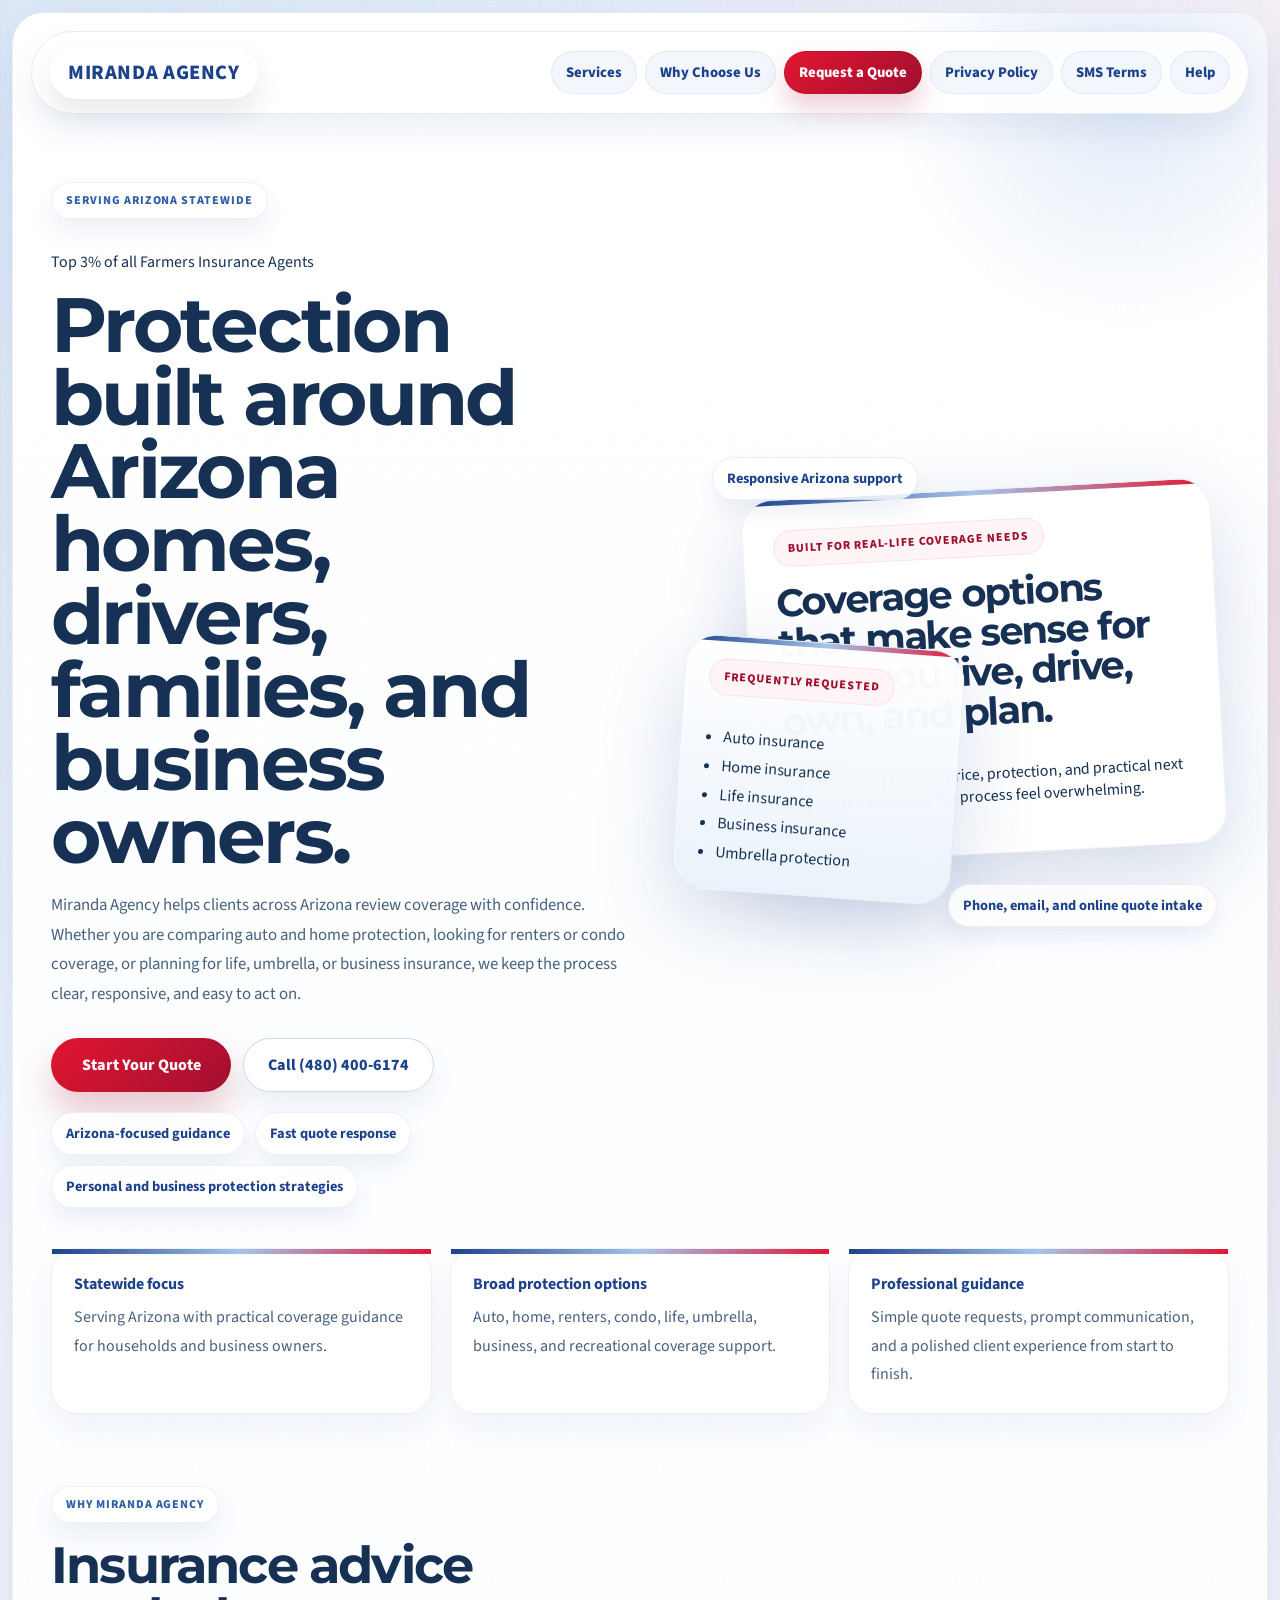
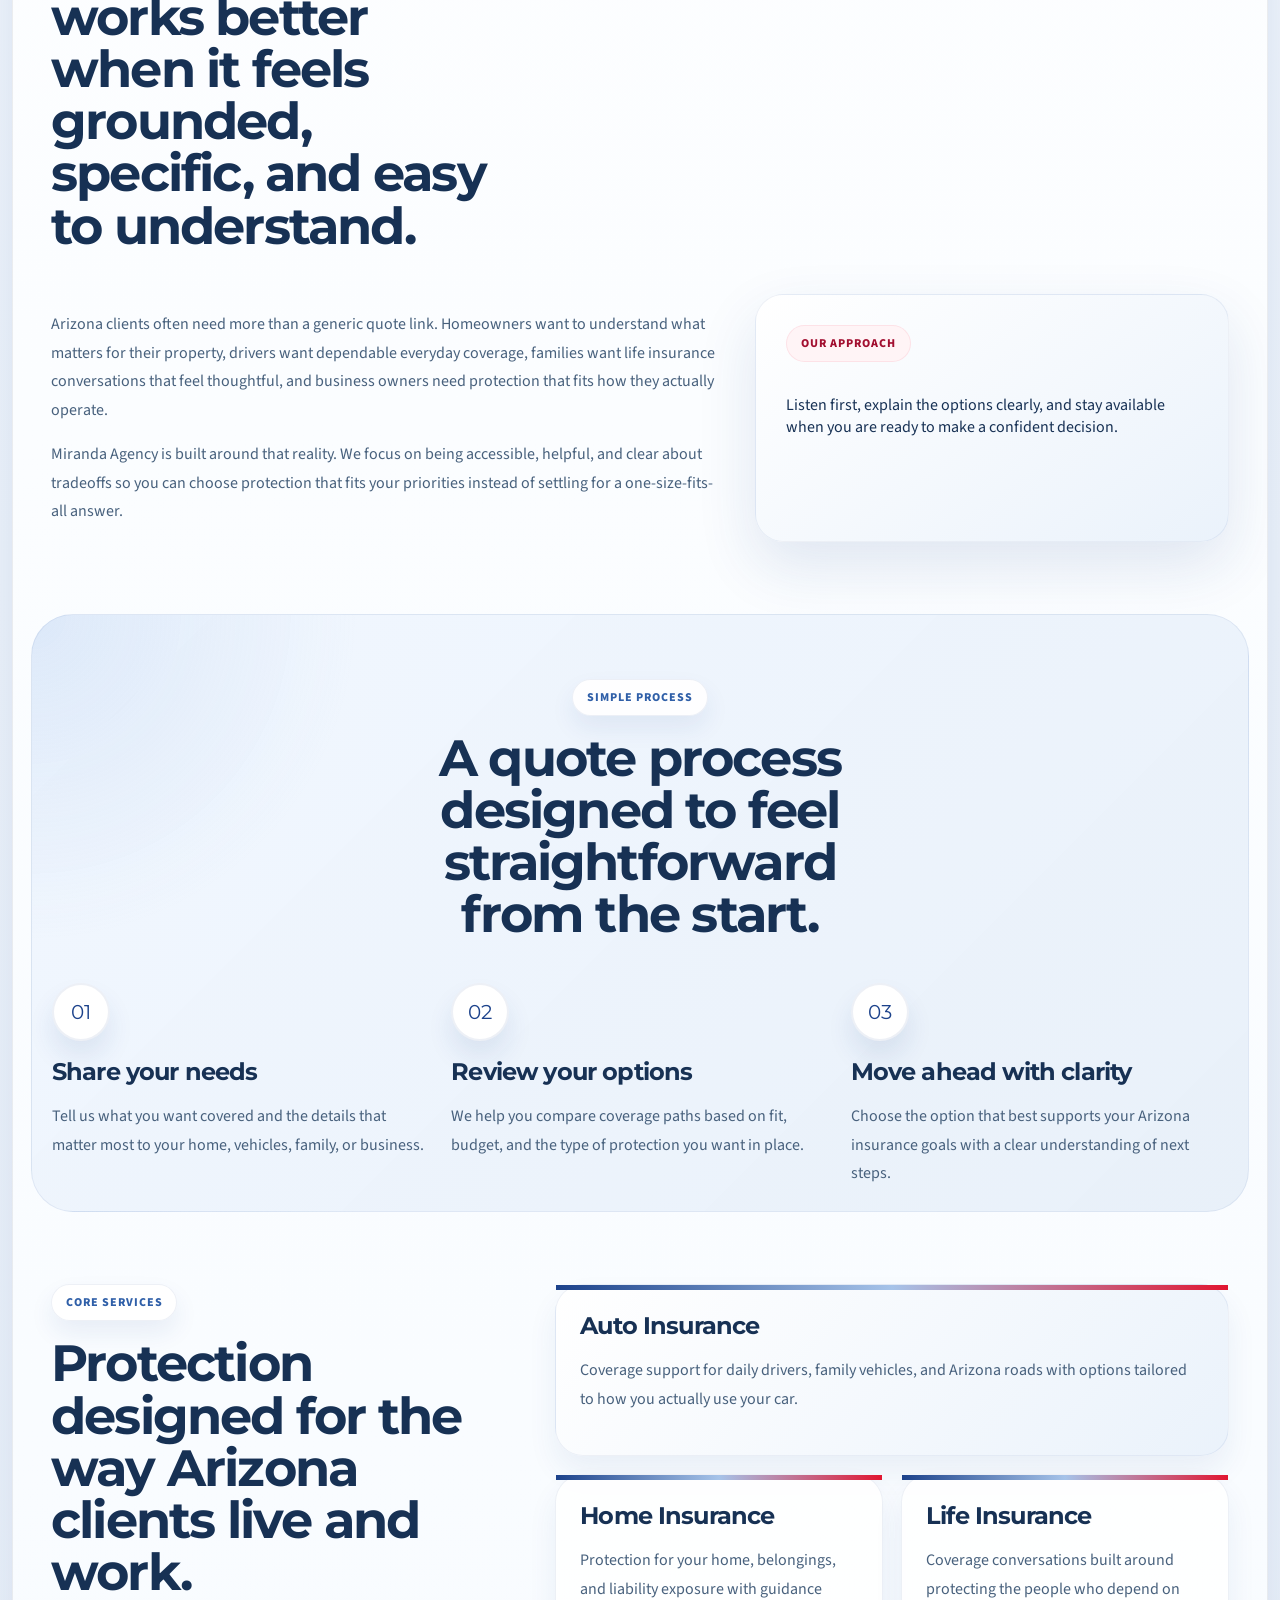
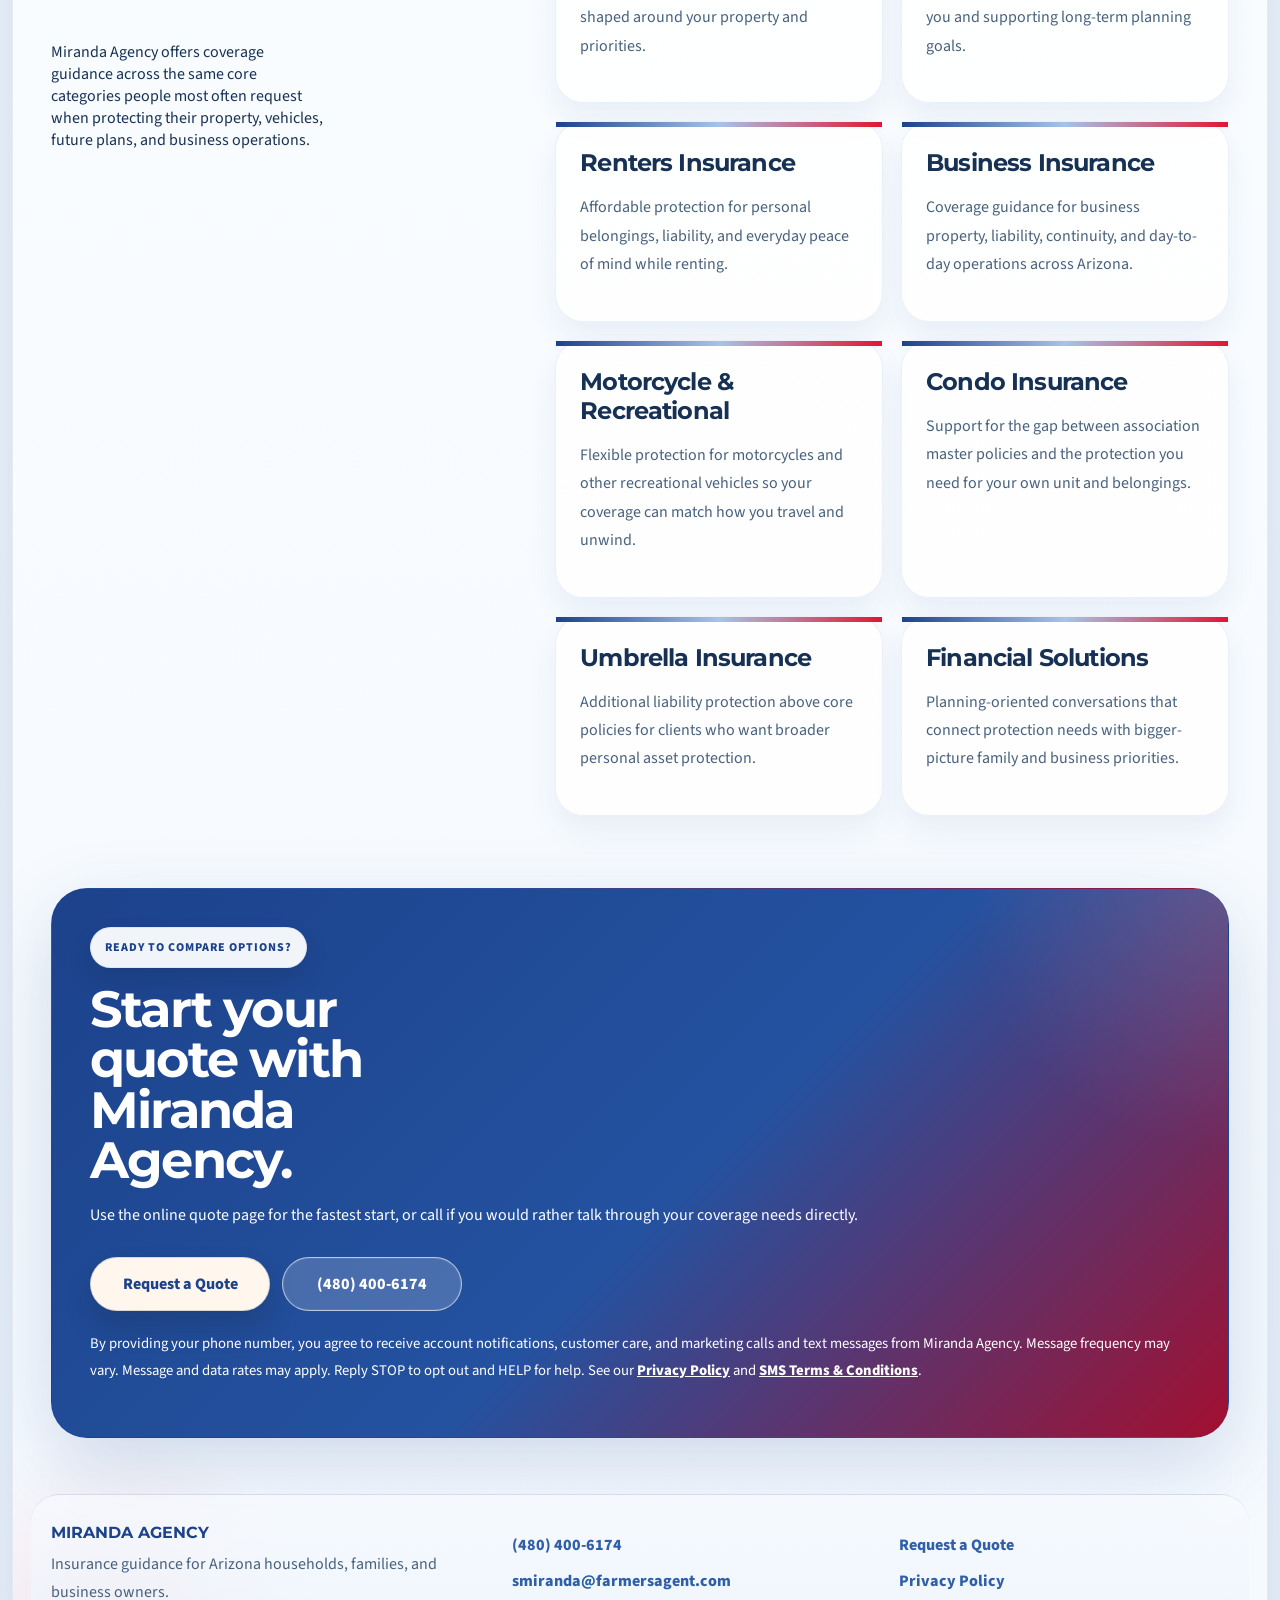
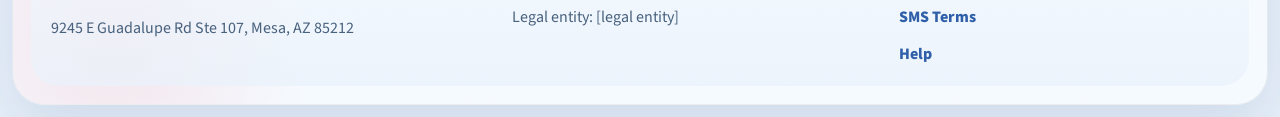
==== commit b4545e28: "Add files via upload" ====
--- a/index.html
+++ b/index.html
@@ -10,7 +10,7 @@
   />
   <link rel="preconnect" href="https://fonts.googleapis.com" />
   <link rel="preconnect" href="https://fonts.gstatic.com" crossorigin />
-  <link href="https://fonts.googleapis.com/css2?family=DM+Serif+Display:ital@0;1&family=Manrope:wght@400;500;600;700;800&display=swap" rel="stylesheet" />
+  <link href="https://fonts.googleapis.com/css2?family=Montserrat:wght@500;600;700;800&family=Source+Sans+3:wght@400;500;600;700&display=swap" rel="stylesheet" />
   <link rel="stylesheet" href="styles.css" />
 </head>
 <body>
--- a/styles.css
+++ b/styles.css
@@ -1,16 +1,21 @@
-@import url('https://fonts.googleapis.com/css2?family=DM+Serif+Display:ital@0;1&family=Manrope:wght@400;500;600;700;800&display=swap');
+@import url('https://fonts.googleapis.com/css2?family=Montserrat:wght@500;600;700;800&family=Source+Sans+3:wght@400;500;600;700&display=swap');
 
 :root {
-  --bg: #f3ece2;
-  --paper: rgba(255, 250, 243, 0.94);
-  --ink: #123047;
-  --muted: #526070;
-  --accent: #d2743f;
-  --accent-soft: #f2c16b;
-  --accent-dark: #a7562b;
-  --cream: #fff9f2;
-  --shadow-soft: 0 24px 50px rgba(18, 48, 71, 0.1);
-  --shadow-strong: 0 30px 80px rgba(18, 48, 71, 0.14);
+  --bg: #eef4fb;
+  --paper: rgba(255, 255, 255, 0.95);
+  --surface: #f8fbff;
+  --line: rgba(53, 57, 80, 0.12);
+  --text: #173154;
+  --muted: #48617d;
+  --navy: #1c428b;
+  --blue: #2f5fa8;
+  --light-blue: #a6c3e9;
+  --pale-blue: #eaf2fb;
+  --red: #e11631;
+  --deep-red: #a20f30;
+  --white: #ffffff;
+  --shadow-soft: 0 24px 60px rgba(28, 66, 139, 0.12);
+  --shadow-strong: 0 28px 80px rgba(28, 66, 139, 0.18);
 }
 
 * { box-sizing: border-box; }
@@ -18,12 +23,12 @@
 
 body {
   margin: 0;
-  color: var(--ink);
-  font-family: 'Manrope', sans-serif;
+  color: var(--text);
+  font-family: 'Source Sans 3', sans-serif;
   background:
-    radial-gradient(circle at top left, rgba(242, 193, 107, 0.28), transparent 28%),
-    radial-gradient(circle at 85% 14%, rgba(210, 116, 63, 0.14), transparent 20%),
-    linear-gradient(180deg, #f9f2e8 0%, #f3ece2 40%, #eee4d6 100%);
+    radial-gradient(circle at 0% 0%, rgba(166, 195, 233, 0.42), transparent 26%),
+    radial-gradient(circle at 100% 12%, rgba(225, 22, 49, 0.1), transparent 22%),
+    linear-gradient(180deg, #f6faff 0%, #eef4fb 44%, #e8f0f9 100%);
 }
 
 body::before {
@@ -32,23 +37,32 @@
   inset: 0;
   pointer-events: none;
   background:
-    linear-gradient(120deg, rgba(255, 255, 255, 0.14), transparent 34%),
-    repeating-linear-gradient(90deg, rgba(18, 48, 71, 0.02) 0, rgba(18, 48, 71, 0.02) 1px, transparent 1px, transparent 42px);
-}
-
+    linear-gradient(115deg, rgba(255, 255, 255, 0.2), transparent 35%),
+    repeating-linear-gradient(
+      90deg,
+      rgba(28, 66, 139, 0.02) 0,
+      rgba(28, 66, 139, 0.02) 1px,
+      transparent 1px,
+      transparent 36px
+    );
+}
+
+.page-shell,
 .site-frame {
-  position: relative;
   width: min(1320px, calc(100% - 24px));
   min-height: calc(100vh - 24px);
   margin: 12px auto;
   padding: 18px;
-  border-radius: 34px;
-  border: 1px solid rgba(18, 48, 71, 0.08);
-  background: linear-gradient(180deg, rgba(255, 251, 246, 0.98), rgba(249, 242, 232, 0.96));
+  border: 1px solid rgba(29, 36, 51, 0.08);
+  border-radius: 32px;
+  background: linear-gradient(180deg, rgba(255, 255, 255, 0.98), rgba(245, 250, 255, 0.98));
   box-shadow: var(--shadow-soft);
+  position: relative;
   overflow: hidden;
 }
 
+.page-shell::before,
+.page-shell::after,
 .site-frame::before,
 .site-frame::after {
   content: '';
@@ -57,23 +71,26 @@
   pointer-events: none;
 }
 
+.page-shell::before,
 .site-frame::before {
-  width: 560px;
-  height: 560px;
-  top: -210px;
-  right: -160px;
-  background: radial-gradient(circle, rgba(242, 193, 107, 0.3), transparent 64%);
-}
-
+  width: 520px;
+  height: 520px;
+  top: -180px;
+  right: -120px;
+  background: radial-gradient(circle, rgba(166, 195, 233, 0.34), transparent 64%);
+}
+
+.page-shell::after,
 .site-frame::after {
   width: 420px;
   height: 420px;
-  left: -120px;
-  bottom: -150px;
-  background: radial-gradient(circle, rgba(210, 116, 63, 0.14), transparent 68%);
+  bottom: -140px;
+  left: -110px;
+  background: radial-gradient(circle, rgba(225, 22, 49, 0.1), transparent 68%);
 }
 
 .site-nav,
+.hero-section,
 .hero,
 .metrics-strip,
 .story-section,
@@ -90,37 +107,32 @@
 
 .site-nav {
   display: flex;
+  align-items: center;
   justify-content: space-between;
-  align-items: center;
   gap: 18px;
   padding: 14px 18px;
   border-radius: 999px;
-  background: rgba(255, 255, 255, 0.75);
-  border: 1px solid rgba(18, 48, 71, 0.08);
+  background: rgba(255, 255, 255, 0.9);
+  border: 1px solid rgba(28, 66, 139, 0.1);
   backdrop-filter: blur(18px);
-  box-shadow: 0 18px 36px rgba(18, 48, 71, 0.08);
-}
-
+  box-shadow: 0 16px 32px rgba(28, 66, 139, 0.08);
+}
+
+.brand-mark,
 .brand,
 .nav-links a {
-  color: var(--ink);
   text-decoration: none;
+  color: var(--navy);
   font-weight: 800;
 }
 
+.brand-mark,
 .brand {
+  letter-spacing: 0.03em;
   padding: 10px 14px;
   border-radius: 999px;
-  font-size: 1.02rem;
-  letter-spacing: 0.03em;
+  font-size: 1.04rem;
   text-transform: uppercase;
-}
-
-.brand.active,
-.nav-links a:hover,
-.nav-links a.active {
-  background: rgba(255, 255, 255, 0.92);
-  box-shadow: 0 12px 24px rgba(18, 48, 71, 0.08);
 }
 
 .nav-links {
@@ -133,29 +145,56 @@
 .nav-links a {
   padding: 10px 14px;
   border-radius: 999px;
-  background: rgba(255, 249, 242, 0.82);
-  border: 1px solid rgba(18, 48, 71, 0.08);
-  font-size: 0.93rem;
+  font-size: 0.92rem;
+  background: rgba(234, 242, 251, 0.58);
+  border: 1px solid rgba(28, 66, 139, 0.08);
+}
+
+.nav-links a:hover,
+.nav-links a.active,
+.brand-mark.active,
+.brand.active {
+  background: var(--white);
+  color: var(--navy);
+  box-shadow: 0 12px 24px rgba(26, 36, 59, 0.08);
+}
+
+.nav-links a.active {
+  border: 1px solid rgba(34, 49, 76, 0.12);
 }
 
 .nav-links a.nav-cta {
-  color: #fffaf5;
-  background: linear-gradient(135deg, var(--accent), var(--accent-dark));
-  border-color: rgba(167, 86, 43, 0.24);
-  box-shadow: 0 14px 26px rgba(167, 86, 43, 0.22);
-}
-
+  color: var(--white);
+  background: linear-gradient(135deg, var(--red), var(--deep-red));
+  border: 1px solid rgba(162, 15, 48, 0.24);
+  box-shadow: 0 14px 26px rgba(162, 15, 48, 0.2);
+}
+
+.nav-links a.nav-cta:hover,
+.nav-links a.nav-cta.active {
+  color: var(--white);
+  background: linear-gradient(135deg, #c8132d, var(--deep-red));
+  box-shadow: 0 16px 28px rgba(162, 15, 48, 0.24);
+}
+
+.site-nav .brand-mark.active,
+.site-nav .brand.active {
+  padding: 12px 18px;
+  font-size: 1.28rem;
+  box-shadow: 0 14px 28px rgba(26, 36, 59, 0.1);
+}
+
+.hero-section,
 .hero {
   display: grid;
   grid-template-columns: minmax(0, 1.02fr) minmax(320px, 0.98fr);
   gap: 38px;
-  padding: 72px 20px 34px;
+  padding: 68px 20px 34px;
   align-items: center;
 }
 
 .eyebrow,
-.card-label,
-.quote-badge {
+.card-label {
   display: inline-flex;
   margin: 0 0 16px;
   padding: 9px 14px;
@@ -167,37 +206,36 @@
 }
 
 .eyebrow {
-  color: var(--accent-dark);
-  background: rgba(255, 255, 255, 0.92);
-  border: 1px solid rgba(18, 48, 71, 0.08);
-  box-shadow: 0 12px 24px rgba(18, 48, 71, 0.06);
-}
-
-.card-label,
-.quote-badge {
-  color: var(--ink);
-  background: rgba(242, 193, 107, 0.22);
-  border: 1px solid rgba(210, 116, 63, 0.12);
+  color: var(--blue);
+  background: rgba(255, 255, 255, 0.94);
+  box-shadow: 0 12px 24px rgba(28, 66, 139, 0.08);
+  border: 1px solid rgba(28, 66, 139, 0.08);
+}
+
+.card-label {
+  color: var(--deep-red);
+  background: rgba(255, 244, 246, 0.95);
+  border: 1px solid rgba(225, 22, 49, 0.08);
 }
 
 h1,
 h2,
 h3 {
   margin-top: 0;
-  font-family: 'DM Serif Display', serif;
-  font-weight: 400;
-  letter-spacing: -0.03em;
-}
-
+  font-family: 'Montserrat', sans-serif;
+  letter-spacing: -0.035em;
+}
+
+.hero-section h1,
 .hero h1 {
   max-width: 11ch;
   margin-bottom: 0;
-  font-size: clamp(3.2rem, 6vw, 5.5rem);
-  line-height: 0.93;
-}
-
-.hero-kicker,
+  font-size: clamp(3rem, 6vw, 5.4rem);
+  line-height: 0.95;
+}
+
 .hero-text,
+.brand-line,
 .story-copy p,
 .service-card p,
 .process-step p,
@@ -209,27 +247,30 @@
 .site-footer p,
 .metrics-strip span,
 .cta-copy p,
-.consent-note,
-.placeholder-panel p {
+.consent-note {
   color: var(--muted);
-  line-height: 1.8;
-}
-
-.hero-kicker {
-  margin: 0 0 18px;
-  color: var(--accent-dark);
-  font-size: 1.04rem;
+  line-height: 1.78;
+}
+
+.brand-line {
+  margin: 0 0 16px;
+  color: var(--deep-red);
+  font-size: 1.08rem;
   font-weight: 700;
-}
-
-.centered-line { text-align: center; }
+  letter-spacing: 0.01em;
+}
+
+.centered-line {
+  text-align: center;
+}
 
 .hero-text {
   max-width: 620px;
   margin-top: 18px;
-  font-size: 1.03rem;
-}
-
+  font-size: 1.05rem;
+}
+
+.hero-actions,
 .button-row {
   display: flex;
   flex-wrap: wrap;
@@ -239,44 +280,79 @@
 
 .btn {
   display: inline-flex;
+  align-items: center;
   justify-content: center;
-  align-items: center;
-  min-width: 190px;
+  min-width: 180px;
   padding: 15px 24px;
   border-radius: 999px;
   text-decoration: none;
   font-weight: 800;
-  transition: transform 0.2s ease, box-shadow 0.2s ease, background 0.2s ease;
+  transition: transform 0.2s ease, box-shadow 0.2s ease;
 }
 
 .btn:hover { transform: translateY(-2px); }
 
+.btn-solid,
 .btn-primary {
-  color: #fffaf5;
-  background: linear-gradient(135deg, var(--accent), var(--accent-dark));
-  box-shadow: 0 18px 34px rgba(167, 86, 43, 0.22);
-}
-
+  color: var(--white);
+  background: linear-gradient(135deg, var(--red), var(--deep-red));
+  box-shadow: 0 20px 36px rgba(162, 15, 48, 0.24);
+}
+
+.btn-outline,
 .btn-secondary {
-  color: var(--ink);
-  background: rgba(255, 255, 255, 0.94);
-  border: 1px solid rgba(18, 48, 71, 0.16);
-  box-shadow: 0 14px 28px rgba(18, 48, 71, 0.08);
+  color: var(--navy);
+  background: rgba(255, 255, 255, 0.96);
+  border: 1px solid rgba(28, 66, 139, 0.2);
+  box-shadow: 0 14px 26px rgba(28, 66, 139, 0.08);
 }
 
 .btn-light {
-  color: var(--ink);
-  background: #fff8ef;
-  box-shadow: 0 16px 30px rgba(18, 48, 71, 0.18);
-}
-
+  color: var(--navy);
+  background: var(--white);
+  box-shadow: 0 16px 28px rgba(17, 25, 40, 0.18);
+}
+
+.btn-ghost,
 .btn-outline-light {
-  color: #fff9f4;
-  background: rgba(255, 255, 255, 0.14);
-  border: 1px solid rgba(255, 255, 255, 0.5);
-  box-shadow: inset 0 0 0 1px rgba(255, 255, 255, 0.04);
-}
-
+  color: var(--white);
+  border: 1px solid rgba(255, 255, 255, 0.62);
+  background: rgba(255, 255, 255, 0.18);
+  box-shadow: inset 0 0 0 1px rgba(255, 255, 255, 0.08);
+}
+
+.cta-section .btn-light {
+  color: var(--navy);
+  background: #fff7ee;
+  border: 1px solid rgba(34, 49, 76, 0.16);
+}
+
+.cta-section .btn-ghost {
+  color: #fff9f2;
+  background: rgba(22, 34, 58, 0.34);
+  border: 1px solid rgba(255, 255, 255, 0.52);
+}
+
+.btn-outline:hover,
+.btn-light:hover {
+  background: var(--white);
+  box-shadow: 0 18px 30px rgba(17, 25, 40, 0.16);
+}
+
+.btn-ghost:hover {
+  background: rgba(255, 255, 255, 0.28);
+  box-shadow: 0 16px 28px rgba(17, 25, 40, 0.18);
+}
+
+.cta-section .btn-light:hover {
+  background: #ffffff;
+}
+
+.cta-section .btn-ghost:hover {
+  background: rgba(22, 34, 58, 0.5);
+}
+
+.hero-tags,
 .tag-row {
   display: flex;
   flex-wrap: wrap;
@@ -284,32 +360,37 @@
   margin-top: 20px;
 }
 
+.hero-tags span,
 .tag-row span,
+.mini-pill,
 .floating-note {
   padding: 10px 14px;
   border-radius: 999px;
   background: rgba(255, 255, 255, 0.82);
-  color: var(--ink);
+  color: var(--navy);
   font-size: 0.9rem;
   font-weight: 700;
-  border: 1px solid rgba(18, 48, 71, 0.08);
-  box-shadow: 0 12px 22px rgba(18, 48, 71, 0.08);
-}
-
+  box-shadow: 0 12px 22px rgba(28, 66, 139, 0.08);
+  border: 1px solid rgba(28, 66, 139, 0.08);
+}
+
+.hero-panel,
 .hero-art {
+  min-height: 460px;
   position: relative;
-  min-height: 470px;
-}
-
+}
+
+.floating-card,
 .hero-card {
   position: absolute;
   border-radius: 32px;
-  border: 1px solid rgba(18, 48, 71, 0.08);
+  border: 1px solid rgba(28, 66, 139, 0.08);
   background: var(--paper);
   box-shadow: var(--shadow-strong);
   overflow: hidden;
 }
 
+.floating-card::before,
 .hero-card::before,
 .service-card::before,
 .metrics-strip div::before,
@@ -320,41 +401,51 @@
   right: 0;
   top: 0;
   height: 5px;
-  background: linear-gradient(90deg, var(--ink), var(--accent), var(--accent-soft));
-}
-
+  background: linear-gradient(90deg, var(--navy), var(--light-blue), var(--red));
+}
+
+.card-primary,
 .hero-card-main {
-  top: 22px;
+  top: 24px;
   right: 10px;
-  width: min(100%, 486px);
+  width: min(100%, 470px);
   padding: 30px;
   transform: rotate(-3deg);
 }
 
+.card-primary h2,
 .hero-card-main h2 {
-  font-size: clamp(1.9rem, 3vw, 2.9rem);
-  line-height: 1.02;
-}
-
+  font-size: clamp(1.8rem, 3vw, 2.7rem);
+  line-height: 1.03;
+}
+
+.card-secondary,
 .hero-card-list {
   left: 8px;
-  bottom: 26px;
-  width: min(100%, 288px);
+  bottom: 28px;
+  width: min(100%, 280px);
   padding: 22px 24px;
   transform: rotate(4deg);
-  background: linear-gradient(180deg, rgba(255, 255, 255, 0.98), rgba(248, 239, 225, 0.96));
-}
-
+  background: linear-gradient(180deg, rgba(255, 255, 255, 0.98), rgba(234, 242, 251, 0.98));
+}
+
+.card-secondary ul,
 .hero-card-list ul {
   margin: 12px 0 0;
   padding-left: 18px;
-  color: var(--ink);
+  color: var(--text);
   line-height: 1.8;
 }
 
-.floating-note { position: absolute; }
-.note-top { top: -8px; left: 36px; }
-.note-bottom { right: 10px; bottom: -2px; }
+.mini-pill,
+.floating-note {
+  position: absolute;
+}
+
+.pill-top,
+.note-top { top: -8px; left: 42px; }
+.pill-bottom,
+.note-bottom { right: 12px; bottom: -2px; }
 
 .metrics-strip {
   display: grid;
@@ -367,16 +458,16 @@
 .metrics-strip div {
   position: relative;
   padding: 24px 22px;
-  border-radius: 28px;
-  background: rgba(255, 255, 255, 0.76);
-  border: 1px solid rgba(18, 48, 71, 0.08);
-  box-shadow: 0 14px 28px rgba(18, 48, 71, 0.06);
+  border-radius: 26px;
+  background: rgba(255, 255, 255, 0.82);
+  border: 1px solid rgba(28, 66, 139, 0.08);
+  box-shadow: 0 14px 28px rgba(28, 66, 139, 0.06);
 }
 
 .metrics-strip strong {
   display: block;
   margin-bottom: 8px;
-  color: var(--ink);
+  color: var(--navy);
 }
 
 .story-section,
@@ -402,10 +493,9 @@
 
 .section-head h2,
 .policy-layout h1,
-.quote-header h1,
-.placeholder-panel h2 {
+.quote-header h1 {
   max-width: 13ch;
-  font-size: clamp(2.2rem, 4vw, 3.5rem);
+  font-size: clamp(2.1rem, 4vw, 3.4rem);
   line-height: 1.02;
 }
 
@@ -418,19 +508,19 @@
 .promise-card {
   padding: 30px;
   border-radius: 28px;
-  background: linear-gradient(145deg, rgba(255, 255, 255, 0.98), rgba(248, 239, 225, 0.98));
+  background: linear-gradient(145deg, rgba(255, 255, 255, 0.98), rgba(234, 242, 251, 0.98));
   box-shadow: var(--shadow-soft);
-  border: 1px solid rgba(18, 48, 71, 0.08);
+  border: 1px solid rgba(28, 66, 139, 0.08);
 }
 
 .process-section {
   padding-top: 64px;
-  padding-bottom: 10px;
+  padding-bottom: 8px;
   border-radius: 42px;
   background:
-    radial-gradient(circle at top left, rgba(242, 193, 107, 0.22), transparent 26%),
-    linear-gradient(135deg, rgba(255, 250, 244, 0.96), rgba(241, 231, 216, 0.98));
-  border: 1px solid rgba(18, 48, 71, 0.08);
+    radial-gradient(circle at top left, rgba(166, 195, 233, 0.28), transparent 24%),
+    linear-gradient(135deg, rgba(241, 247, 255, 0.96), rgba(232, 240, 249, 0.98));
+  border: 1px solid rgba(28, 66, 139, 0.08);
 }
 
 .process-grid {
@@ -440,6 +530,7 @@
   margin-top: 34px;
 }
 
+.step-id,
 .step-number {
   display: inline-flex;
   width: 58px;
@@ -448,18 +539,18 @@
   justify-content: center;
   margin-bottom: 16px;
   border-radius: 50%;
-  background: var(--cream);
-  color: var(--ink);
-  font-family: 'DM Serif Display', serif;
-  font-size: 1.35rem;
-  box-shadow: 0 16px 26px rgba(18, 48, 71, 0.08);
-  border: 2px solid rgba(18, 48, 71, 0.08);
+  background: var(--white);
+  color: var(--navy);
+  font-family: 'Montserrat', sans-serif;
+  font-size: 1.25rem;
+  box-shadow: 0 16px 26px rgba(28, 66, 139, 0.1);
+  border: 2px solid rgba(28, 66, 139, 0.08);
 }
 
 .process-step h3,
 .service-card h3 {
   margin-bottom: 10px;
-  font-size: 1.55rem;
+  font-size: 1.5rem;
 }
 
 .services-section {
@@ -469,7 +560,7 @@
   align-items: start;
 }
 
-.services-head p { max-width: 35ch; }
+.services-head p { max-width: 34ch; }
 
 .services-grid {
   display: grid;
@@ -481,44 +572,50 @@
   position: relative;
   padding: 26px 24px;
   border-radius: 28px;
-  background: rgba(255, 255, 255, 0.86);
-  border: 1px solid rgba(18, 48, 71, 0.08);
-  box-shadow: 0 16px 30px rgba(18, 48, 71, 0.07);
+  background: rgba(255, 255, 255, 0.9);
+  border: 1px solid rgba(28, 66, 139, 0.08);
+  box-shadow: 0 16px 30px rgba(28, 66, 139, 0.07);
 }
 
 .feature-card {
   grid-column: 1 / -1;
-  background: linear-gradient(135deg, rgba(255, 255, 255, 0.98), rgba(248, 239, 225, 0.98));
+  background: linear-gradient(135deg, rgba(255, 255, 255, 0.98), rgba(234, 242, 251, 0.98));
 }
 
 .cta-section {
   margin: 72px 20px 18px;
   padding: 38px;
-  border-radius: 38px;
+  border-radius: 36px;
   background:
     radial-gradient(circle at top right, rgba(255, 255, 255, 0.12), transparent 20%),
-    linear-gradient(135deg, var(--ink) 0%, #1f465f 56%, var(--accent) 100%);
-  border: 1px solid rgba(18, 48, 71, 0.12);
+    linear-gradient(135deg, var(--navy) 0%, #2452a0 54%, var(--deep-red) 100%);
   box-shadow: var(--shadow-strong);
+  border: 1px solid rgba(28, 66, 139, 0.12);
 }
 
 .cta-section h2,
 .cta-section p,
 .cta-section a {
-  color: #fff9f3;
+  color: var(--white);
+}
+
+.cta-section .eyebrow {
+  color: var(--navy);
+  background: rgba(255, 255, 255, 0.94);
+  box-shadow: 0 12px 24px rgba(17, 25, 40, 0.14);
 }
 
 .cta-section h2 {
   margin-bottom: 12px;
   max-width: 11ch;
-  font-size: clamp(2.3rem, 4vw, 3.8rem);
+  font-size: clamp(2.2rem, 4vw, 3.8rem);
   line-height: 0.98;
 }
 
 .consent-note {
   margin-top: 20px;
   font-size: 0.92rem;
-  color: rgba(255, 249, 243, 0.84);
+  color: rgba(255, 255, 255, 0.84);
 }
 
 .consent-note a { font-weight: 800; }
@@ -539,7 +636,7 @@
 }
 
 .quote-copy {
-  max-width: 720px;
+  max-width: 700px;
   margin: 14px auto 0;
   font-size: 1.04rem;
 }
@@ -548,10 +645,22 @@
   max-width: 520px;
   margin: 28px auto 0;
   padding: 20px 24px 12px;
-  border-radius: 28px;
-  background: linear-gradient(180deg, rgba(255, 255, 255, 0.98), rgba(248, 239, 225, 0.96));
-  border: 1px solid rgba(18, 48, 71, 0.08);
-  box-shadow: 0 18px 34px rgba(18, 48, 71, 0.08);
+  border-radius: 26px;
+  background: linear-gradient(180deg, rgba(255, 255, 255, 0.98), rgba(234, 242, 251, 0.98));
+  border: 1px solid rgba(28, 66, 139, 0.08);
+  box-shadow: 0 18px 34px rgba(28, 66, 139, 0.08);
+}
+
+.quote-art-badge,
+.quote-badge {
+  display: inline-flex;
+  margin-bottom: 8px;
+  padding: 7px 12px;
+  border-radius: 999px;
+  background: rgba(225, 22, 49, 0.08);
+  color: var(--deep-red);
+  font-size: 0.82rem;
+  font-weight: 700;
 }
 
 .quote-art svg {
@@ -573,7 +682,7 @@
 }
 
 .quote-intro {
-  max-width: 760px;
+  max-width: 720px;
   margin: 0 auto 18px;
   font-size: 1.02rem;
 }
@@ -582,33 +691,24 @@
   overflow: hidden;
   margin-top: 24px;
   border-radius: 28px;
-  border: 1px solid rgba(18, 48, 71, 0.08);
-  background: linear-gradient(180deg, rgba(255, 255, 255, 0.98), rgba(247, 238, 224, 0.96));
+  border: 1px solid rgba(28, 66, 139, 0.08);
+  background:
+    linear-gradient(180deg, rgba(255, 255, 255, 0.99), rgba(236, 244, 252, 0.96));
   box-shadow: var(--shadow-soft);
 }
 
-.placeholder-frame {
-  min-height: 520px;
-  display: grid;
-  place-items: center;
-}
-
-.placeholder-panel {
-  max-width: 620px;
-  padding: 28px 30px;
-  text-align: center;
-}
-
-.placeholder-panel h2 {
-  max-width: none;
-  margin-bottom: 12px;
+.embed-frame iframe {
+  display: block;
+  width: 100%;
+  height: 1200px;
+  border: 0;
 }
 
 .support-copy a,
 .fine-print a,
 .policy-layout a,
 .site-footer a {
-  color: var(--accent-dark);
+  color: var(--blue);
   font-weight: 800;
   text-decoration: none;
 }
@@ -621,28 +721,28 @@
 }
 
 .fine-print {
-  max-width: 780px;
+  max-width: 760px;
   margin: 22px auto 0;
   font-size: 0.9rem;
 }
 
 .policy-layout {
   position: relative;
-  max-width: 980px;
+  max-width: 960px;
   margin-left: auto;
   margin-right: auto;
-  padding: 28px 34px 24px;
+  padding: 26px 34px 24px;
   border-radius: 34px;
-  background: rgba(255, 255, 255, 0.8);
-  border: 1px solid rgba(18, 48, 71, 0.08);
-  box-shadow: 0 20px 44px rgba(18, 48, 71, 0.08);
+  background: rgba(255, 255, 255, 0.84);
+  border: 1px solid rgba(28, 66, 139, 0.08);
+  box-shadow: 0 20px 44px rgba(28, 66, 139, 0.08);
 }
 
 .policy-layout h2 {
   margin-top: 34px;
   margin-bottom: 12px;
-  font-size: 1.8rem;
-  color: var(--ink);
+  font-size: 1.7rem;
+  color: var(--navy);
 }
 
 .policy-layout ul {
@@ -651,8 +751,26 @@
   line-height: 1.8;
 }
 
+.policy-layout > p:first-of-type + h1,
+.policy-layout h1 {
+  margin-bottom: 10px;
+}
+
+.policy-layout > p strong {
+  color: var(--navy);
+}
+
 .policy-layout p + p {
   margin-top: 14px;
+}
+
+.policy-layout h2 + p,
+.policy-layout h2 + ul {
+  margin-top: 0;
+}
+
+.policy-layout a {
+  text-underline-offset: 0.14em;
 }
 
 .site-footer {
@@ -661,26 +779,29 @@
   gap: 20px;
   margin-top: 56px;
   padding: 28px 20px 10px;
-  border-top: 1px solid rgba(18, 48, 71, 0.12);
-  background: linear-gradient(180deg, rgba(255, 252, 247, 0.74), rgba(243, 235, 223, 0.72));
+  border-top: 1px solid rgba(28, 66, 139, 0.12);
+  background: linear-gradient(180deg, rgba(248, 251, 255, 0.72), rgba(233, 242, 251, 0.72));
   border-radius: 28px;
 }
 
 .site-footer strong {
   display: block;
   margin-bottom: 8px;
-  color: var(--ink);
+  color: var(--navy);
   text-transform: uppercase;
-  letter-spacing: 0.04em;
-}
-
-.site-footer p { margin: 8px 0; }
+  font-family: 'Montserrat', sans-serif;
+}
+
+.site-footer p {
+  margin: 8px 0;
+}
 
 @keyframes fade-rise {
   from {
     opacity: 0;
     transform: translateY(18px);
   }
+
   to {
     opacity: 1;
     transform: translateY(0);
@@ -688,6 +809,7 @@
 }
 
 @media (max-width: 980px) {
+  .hero-section,
   .hero,
   .services-section,
   .story-grid,
@@ -698,6 +820,7 @@
     grid-template-columns: 1fr;
   }
 
+  .hero-panel,
   .hero-art { min-height: 400px; }
   .services-grid .feature-card { grid-column: auto; }
 
@@ -708,10 +831,19 @@
   }
 
   .nav-links { justify-content: center; }
-  .policy-layout { padding: 24px 24px 18px; }
+
+  .policy-layout {
+    padding: 24px 24px 18px;
+  }
+
+  .site-nav .brand-mark.active,
+  .site-nav .brand.active {
+    font-size: 1.16rem;
+  }
 }
 
 @media (max-width: 760px) {
+  .page-shell,
   .site-frame {
     width: calc(100% - 12px);
     margin: 6px auto;
@@ -719,6 +851,7 @@
     border-radius: 22px;
   }
 
+  .hero-section,
   .hero,
   .story-section,
   .process-section,
@@ -731,30 +864,36 @@
     padding-right: 10px;
   }
 
+  .hero-section,
   .hero {
-    padding-top: 42px;
+    padding-top: 40px;
     grid-template-columns: 1fr;
   }
 
+  .hero-section h1,
   .hero h1 {
     max-width: none;
-    font-size: clamp(2.7rem, 12vw, 4.2rem);
-  }
-
-  .hero-art { min-height: 350px; }
-
+    font-size: clamp(2.5rem, 12vw, 4rem);
+  }
+
+  .hero-panel,
+  .hero-art { min-height: 340px; }
+
+  .card-primary,
+  .card-secondary,
   .hero-card-main,
   .hero-card-list {
     position: relative;
     transform: none;
     width: 100%;
     top: auto;
+    right: auto;
     left: auto;
-    right: auto;
     bottom: auto;
     margin-bottom: 16px;
   }
 
+  .mini-pill,
   .floating-note {
     position: static;
     display: inline-flex;
@@ -768,6 +907,8 @@
     border-radius: 28px;
   }
 
+  .embed-frame iframe { height: 1320px; }
+
   .policy-layout {
     padding: 18px 16px 14px;
     border-radius: 24px;
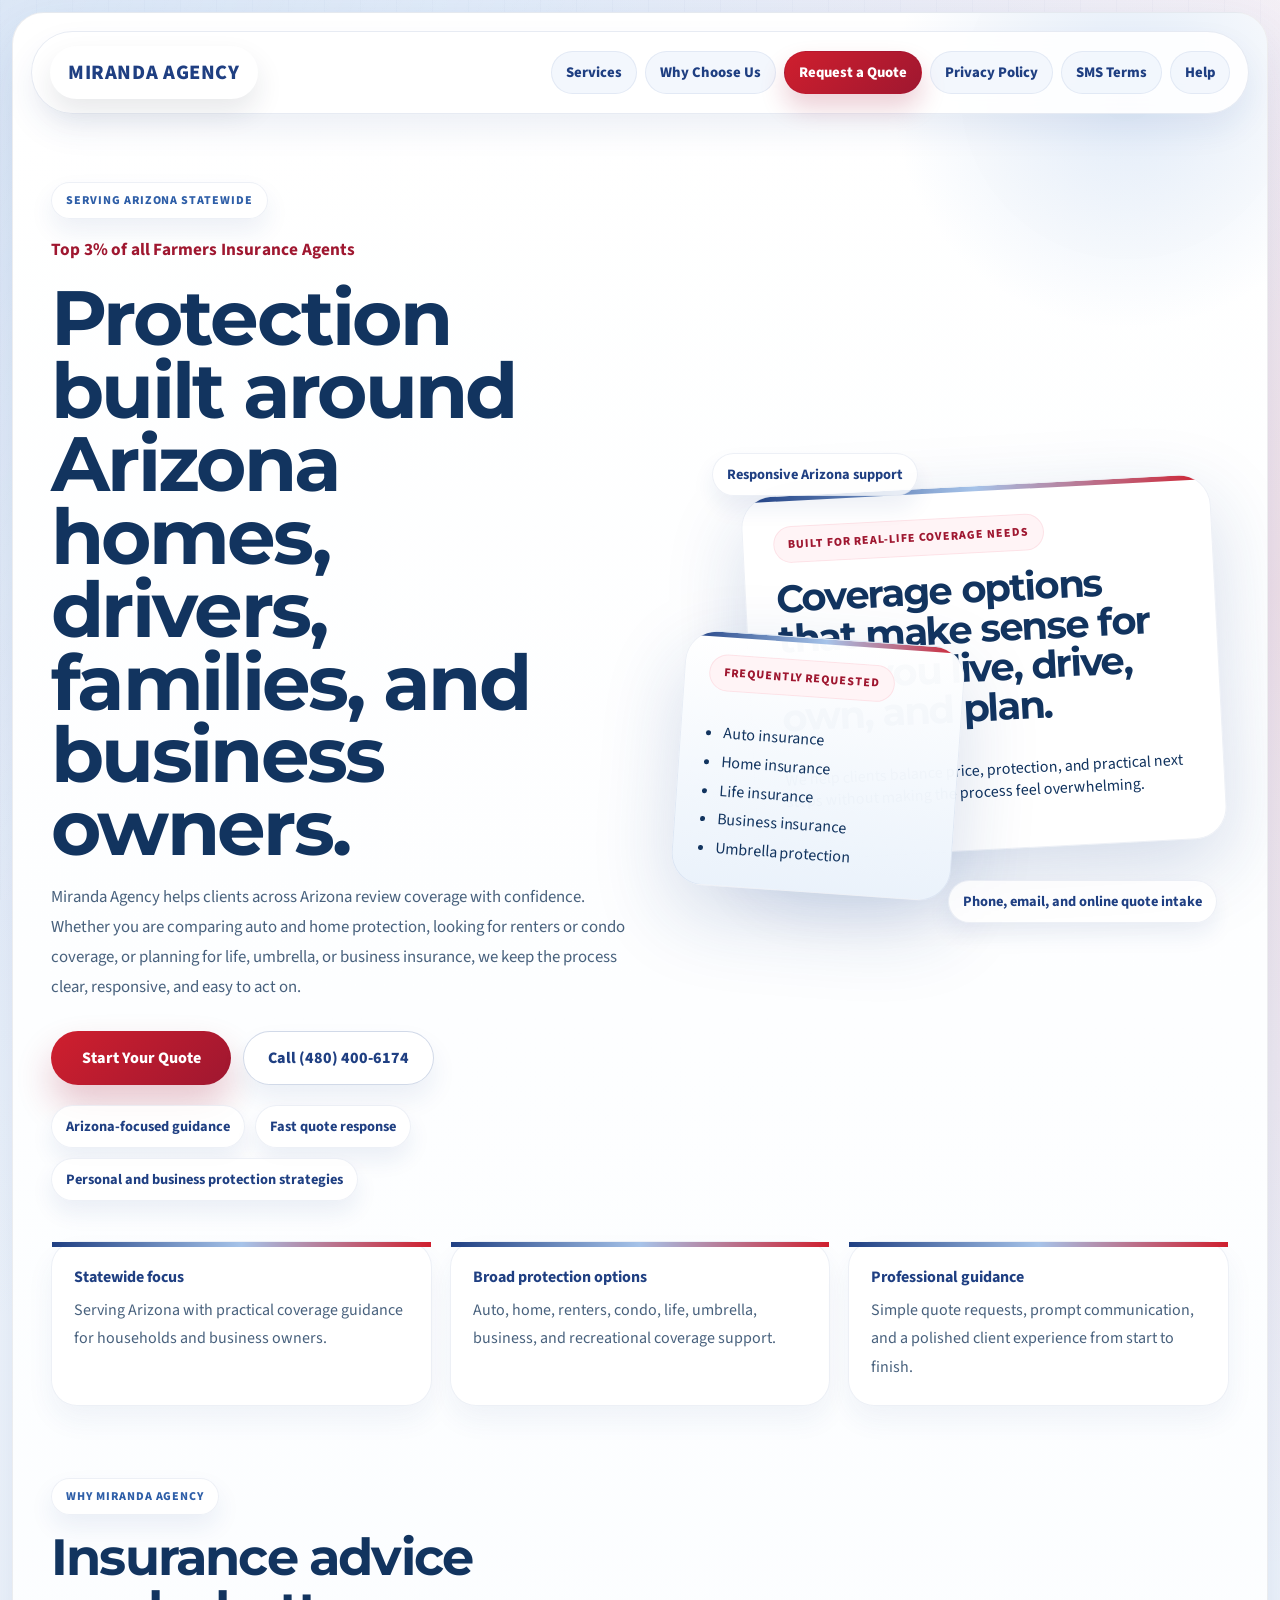
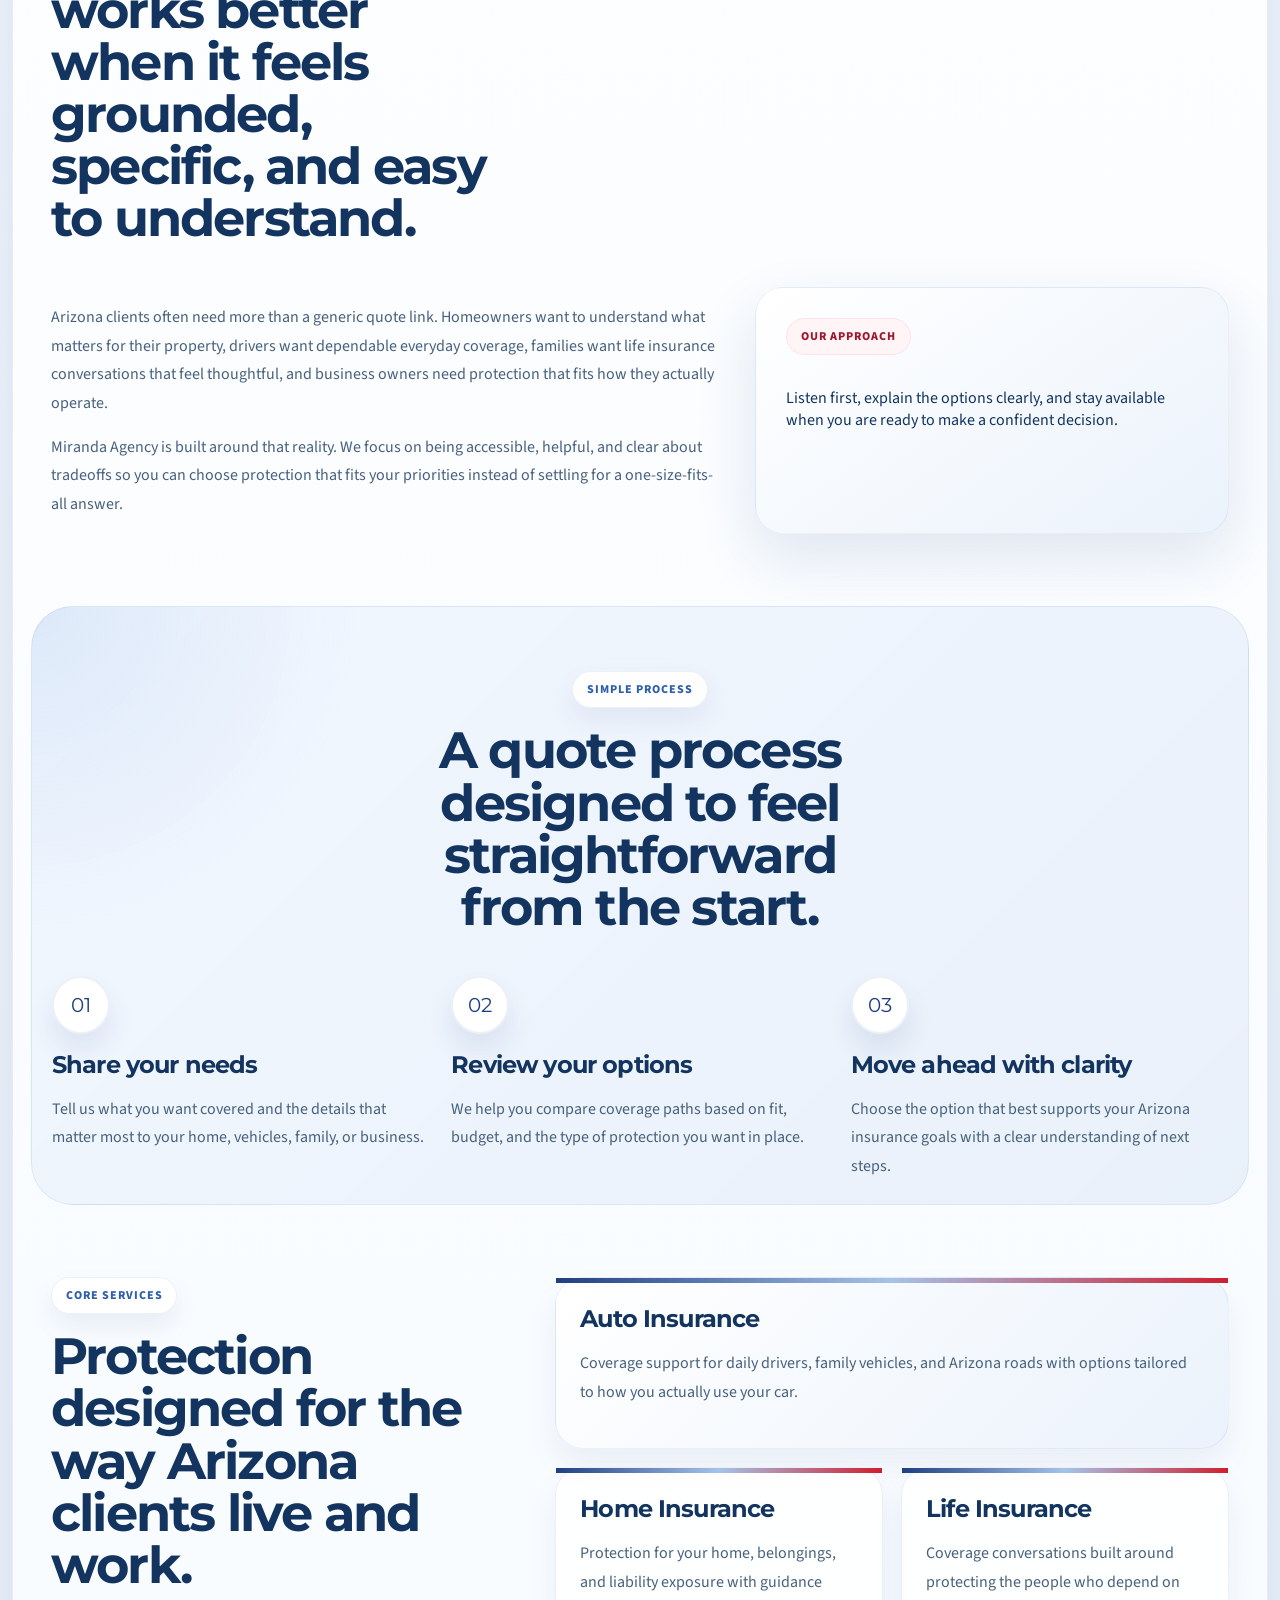
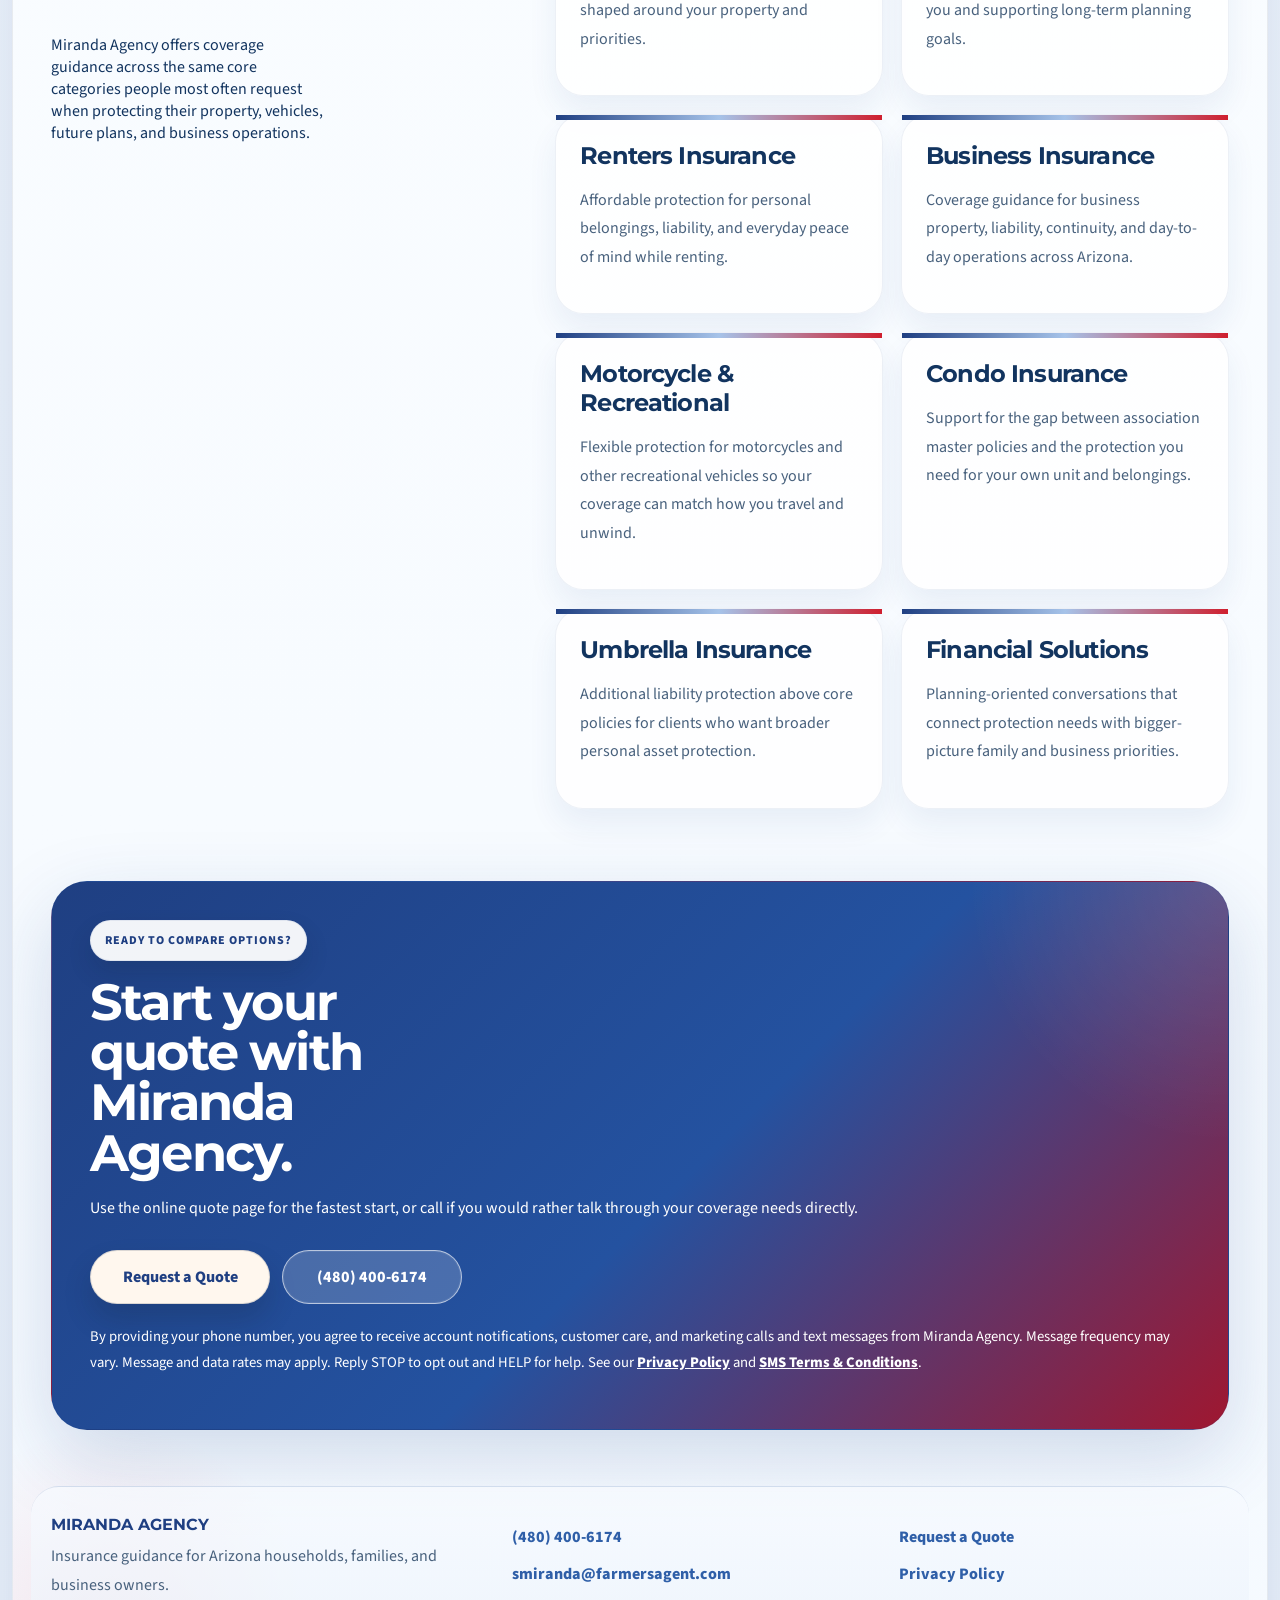
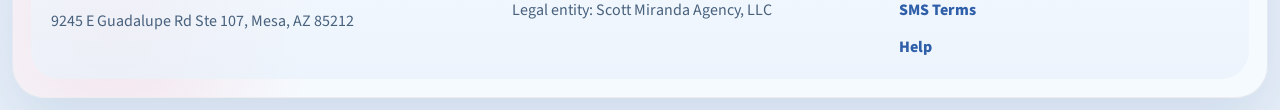
==== commit 7cb63058: "Add files via upload" ====
--- a/index.html
+++ b/index.html
@@ -217,7 +217,7 @@
       <div>
         <p><a href="tel:4804006174">(480) 400-6174</a></p>
         <p><a href="mailto:smiranda@farmersagent.com">smiranda@farmersagent.com</a></p>
-        <p><span>Legal entity: [legal entity]</span></p>
+        <p><span>Legal entity: Scott Miranda Agency, LLC</span></p>
       </div>
       <div>
         <p><a href="quote.html">Request a Quote</a></p>
--- a/styles.css
+++ b/styles.css
@@ -5,14 +5,14 @@
   --paper: rgba(255, 255, 255, 0.95);
   --surface: #f8fbff;
   --line: rgba(53, 57, 80, 0.12);
-  --text: #173154;
+  --text: #12345f;
   --muted: #48617d;
-  --navy: #1c428b;
+  --navy: #1f3f82;
   --blue: #2f5fa8;
   --light-blue: #a6c3e9;
   --pale-blue: #eaf2fb;
-  --red: #e11631;
-  --deep-red: #a20f30;
+  --red: #cf1f2e;
+  --deep-red: #9f1730;
   --white: #ffffff;
   --shadow-soft: 0 24px 60px rgba(28, 66, 139, 0.12);
   --shadow-strong: 0 28px 80px rgba(28, 66, 139, 0.18);
@@ -236,6 +236,7 @@
 
 .hero-text,
 .brand-line,
+.hero-kicker,
 .story-copy p,
 .service-card p,
 .process-step p,
@@ -260,6 +261,14 @@
   letter-spacing: 0.01em;
 }
 
+.hero-kicker {
+  margin: 0 0 16px;
+  color: var(--deep-red);
+  font-size: 1.08rem;
+  font-weight: 700;
+  letter-spacing: 0.01em;
+}
+
 .centered-line {
   text-align: center;
 }
@@ -340,6 +349,11 @@
 }
 
 .btn-ghost:hover {
+  background: rgba(255, 255, 255, 0.28);
+  box-shadow: 0 16px 28px rgba(17, 25, 40, 0.18);
+}
+
+.btn-outline-light:hover {
   background: rgba(255, 255, 255, 0.28);
   box-shadow: 0 16px 28px rgba(17, 25, 40, 0.18);
 }
@@ -575,6 +589,12 @@
   background: rgba(255, 255, 255, 0.9);
   border: 1px solid rgba(28, 66, 139, 0.08);
   box-shadow: 0 16px 30px rgba(28, 66, 139, 0.07);
+  transition: transform 0.2s ease, box-shadow 0.2s ease;
+}
+
+.service-card:hover {
+  transform: translateY(-3px);
+  box-shadow: 0 20px 34px rgba(28, 66, 139, 0.1);
 }
 
 .feature-card {
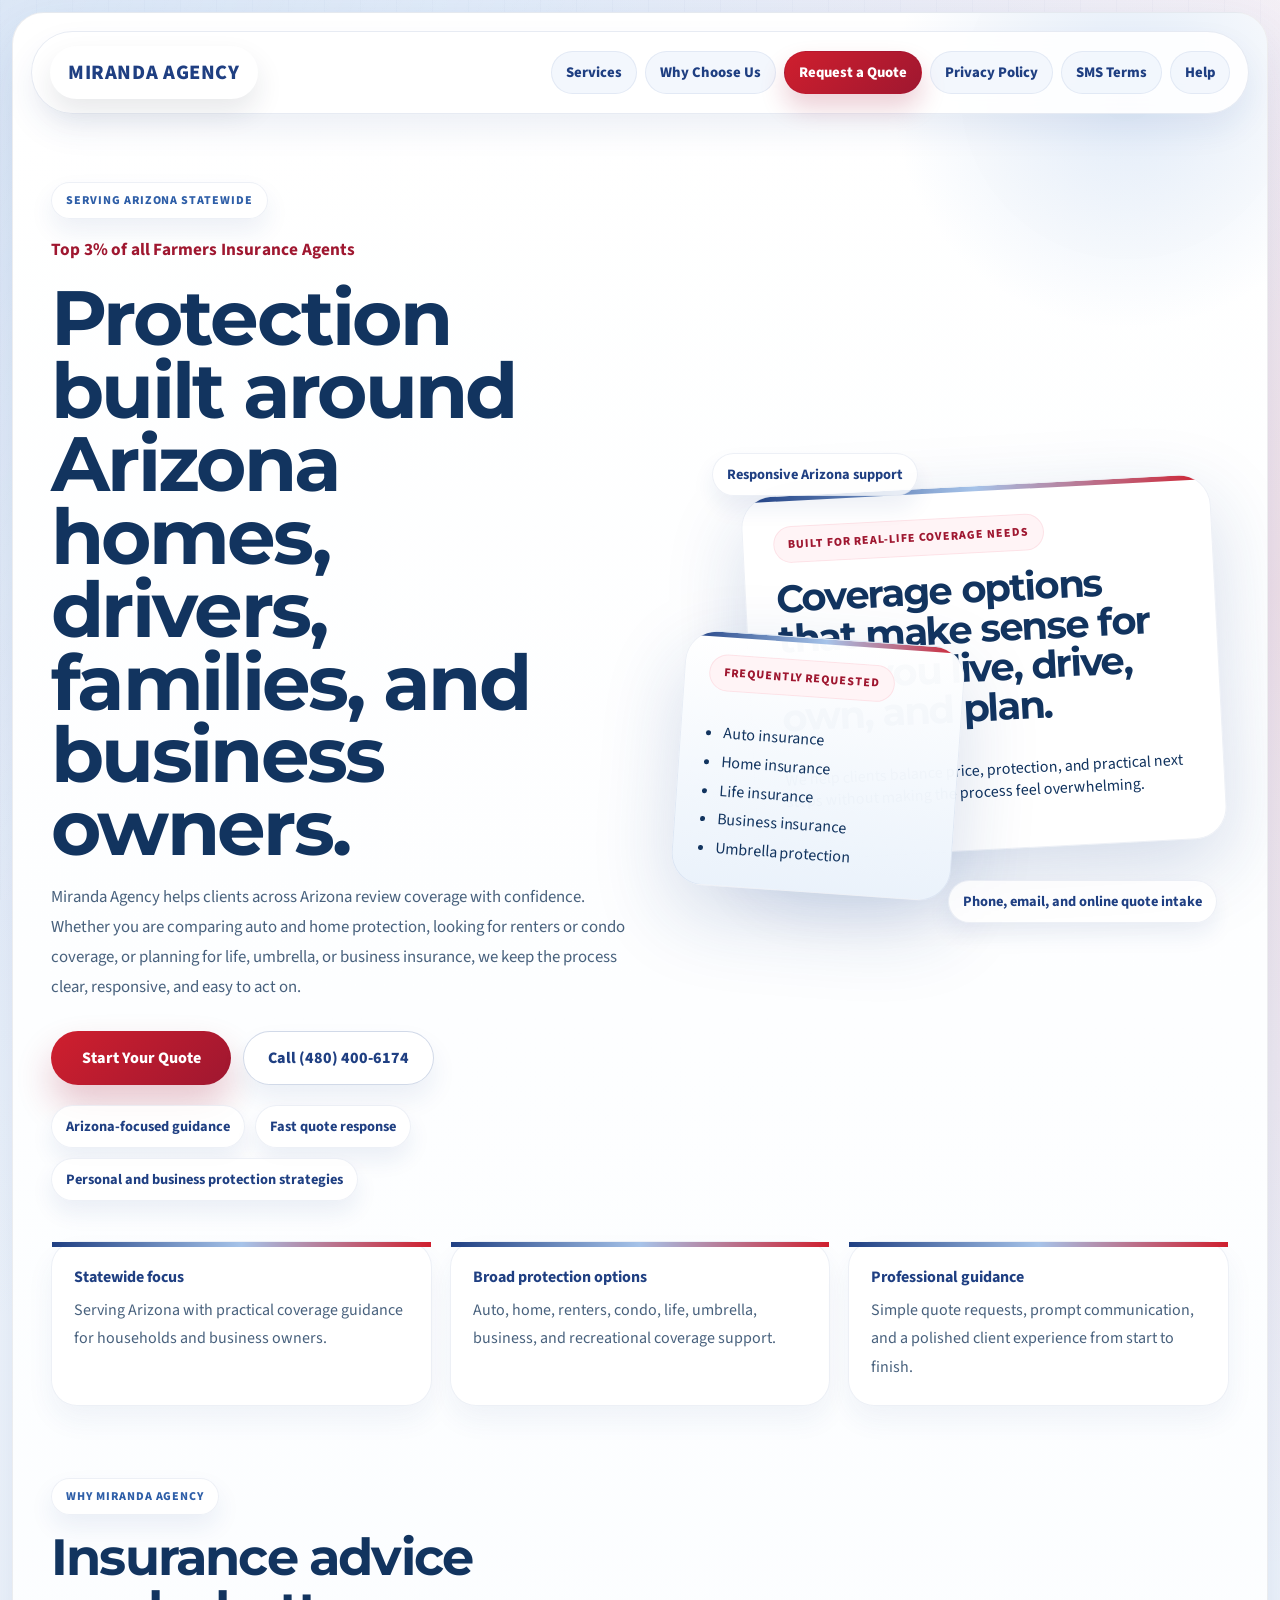
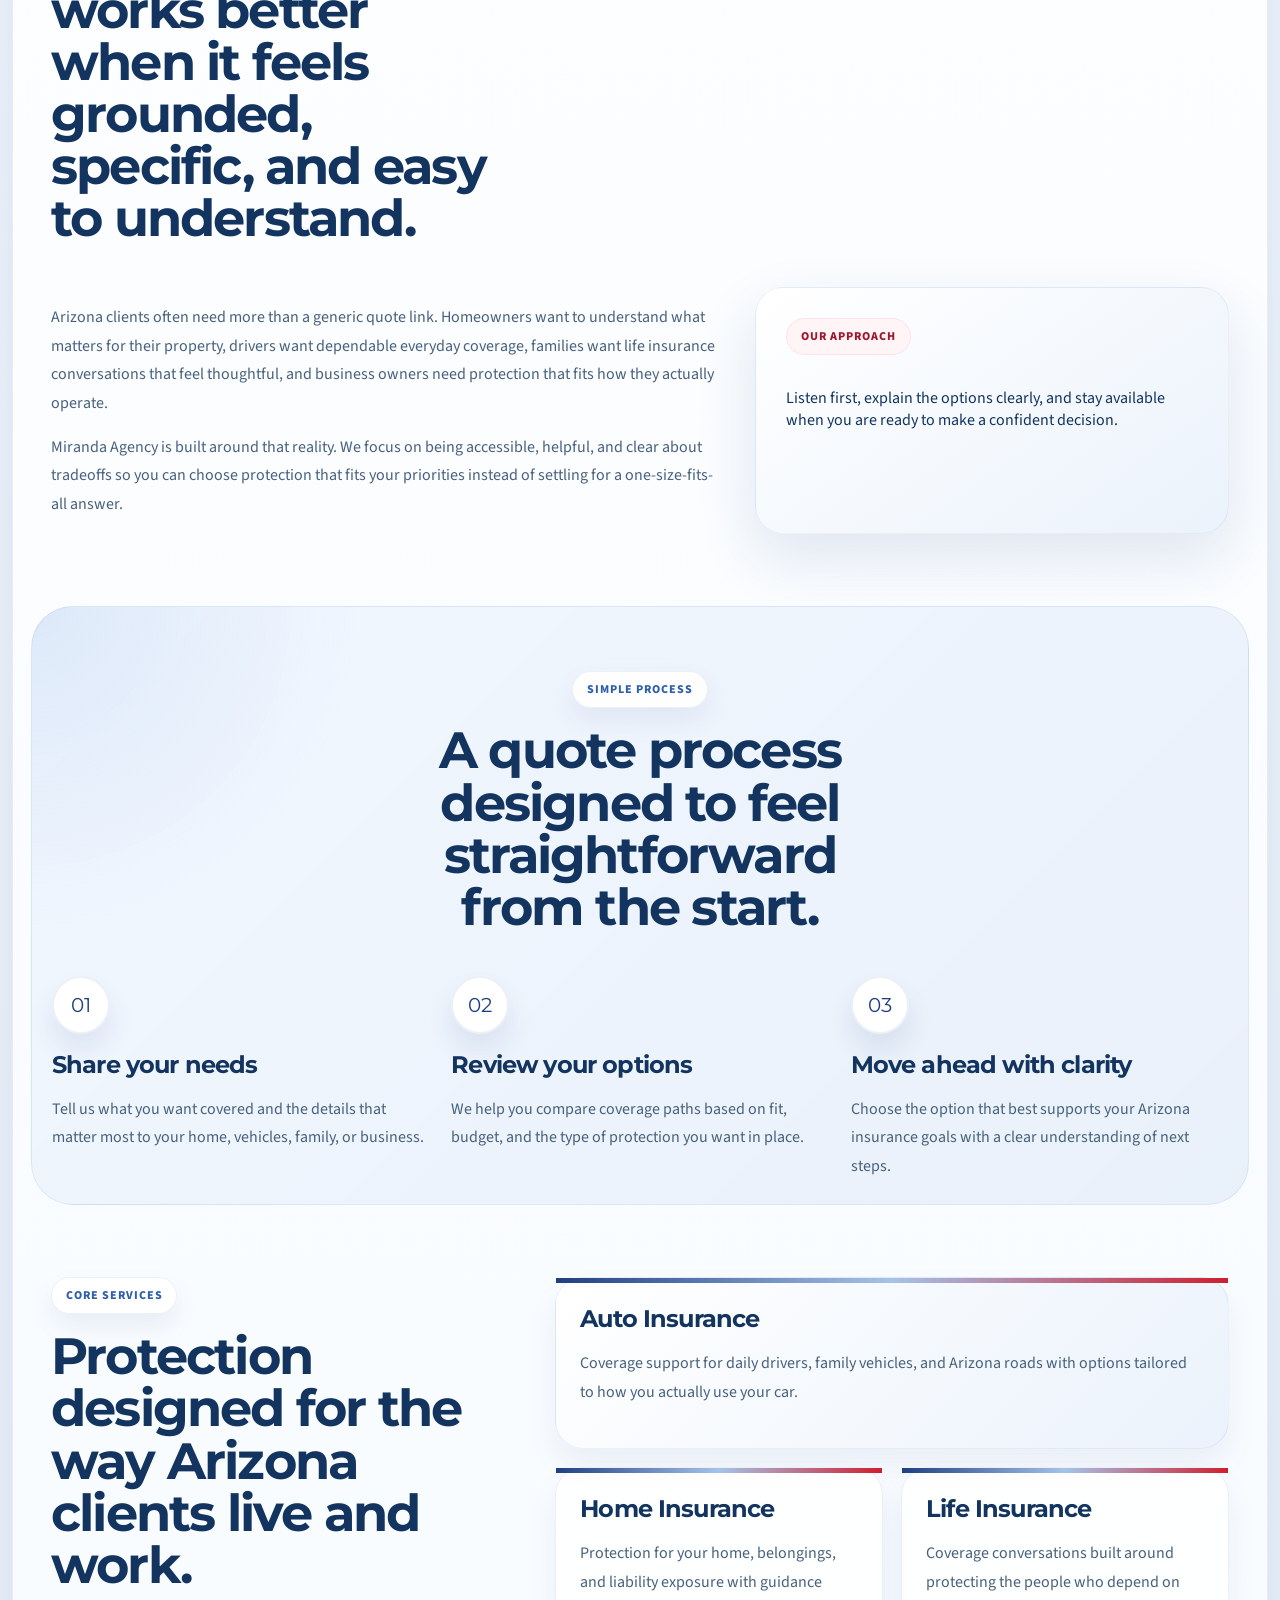
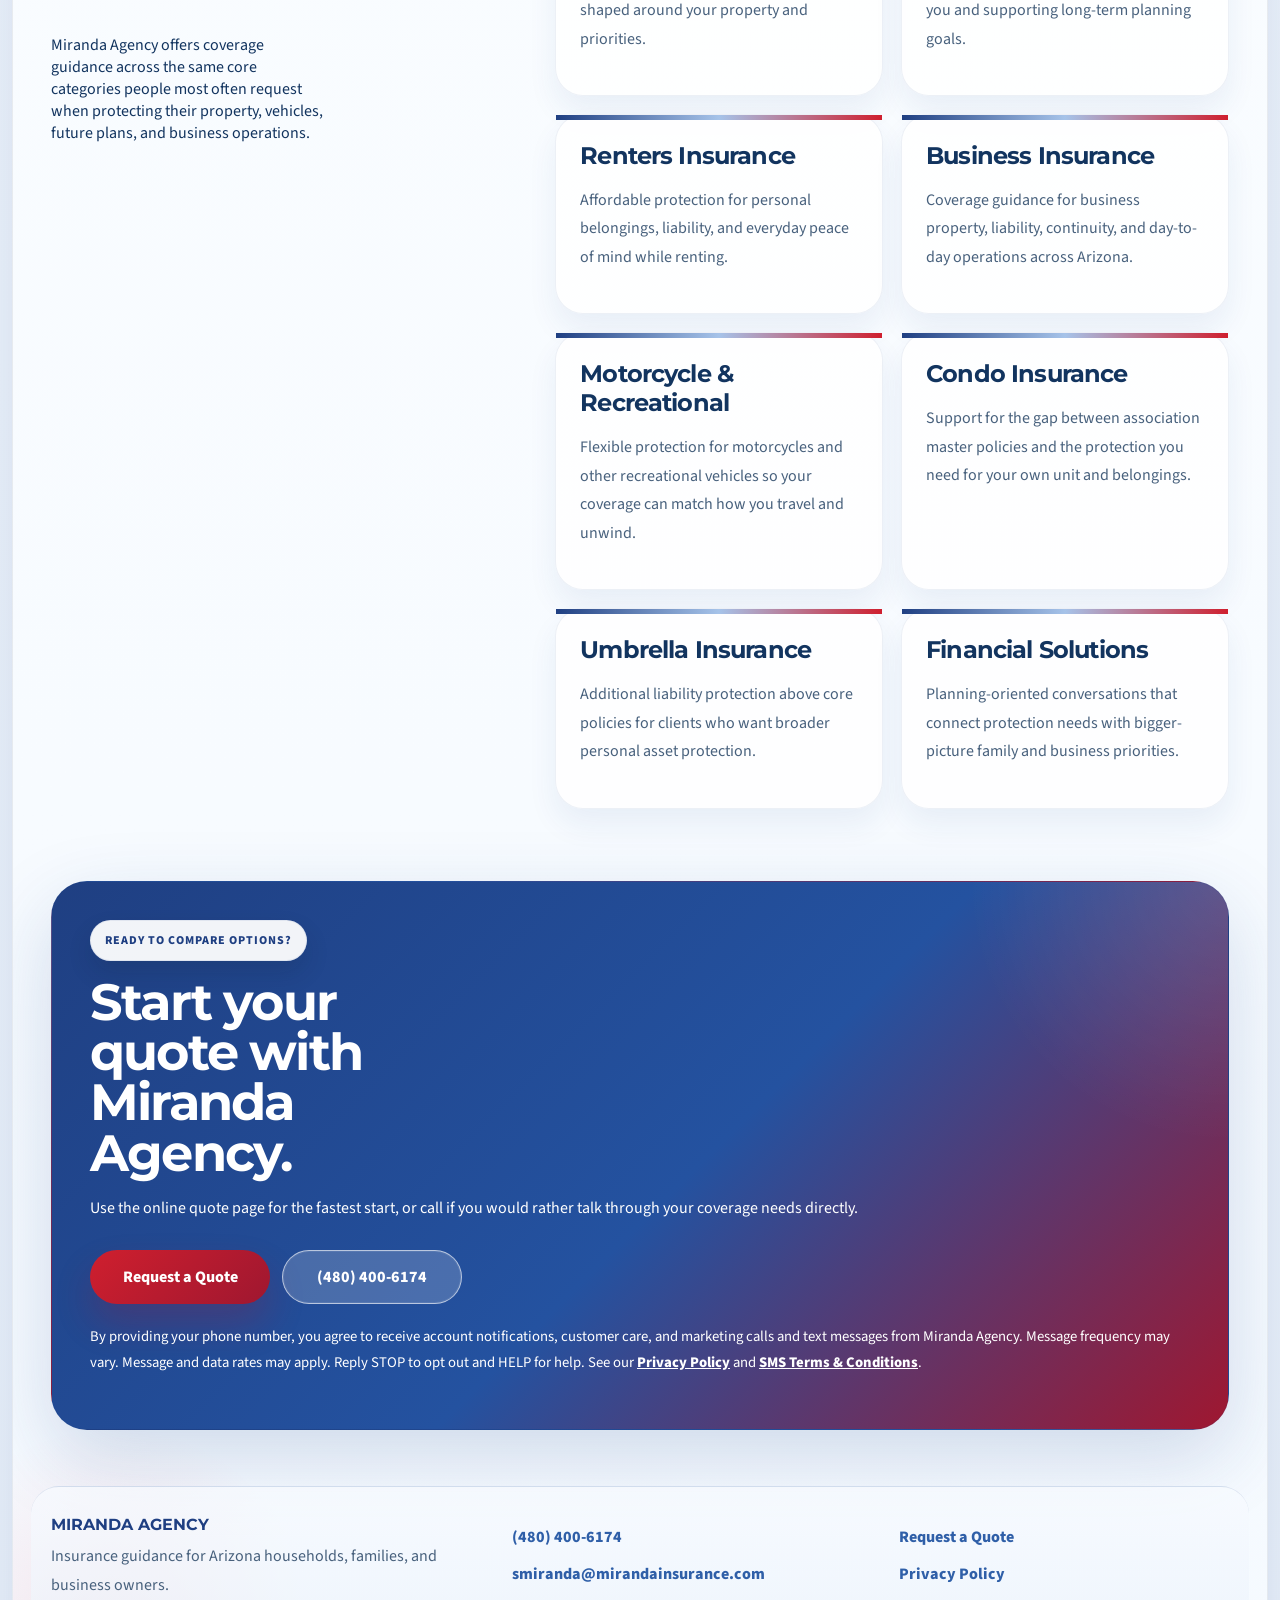
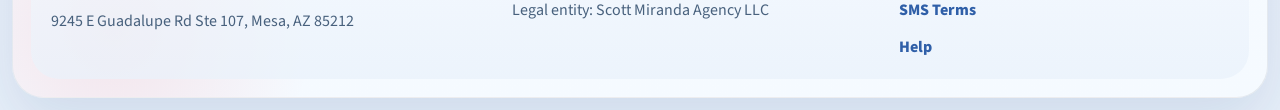
==== commit cbc7a89f: "Add files via upload" ====
--- a/index.html
+++ b/index.html
@@ -196,7 +196,7 @@
           </p>
         </div>
         <div class="button-row">
-          <a class="btn btn-light" href="quote.html">Request a Quote</a>
+          <a class="btn btn-primary" href="quote.html">Request a Quote</a>
           <a class="btn btn-outline-light" href="tel:4804006174">(480) 400-6174</a>
         </div>
         <p class="consent-note">
@@ -216,8 +216,8 @@
       </div>
       <div>
         <p><a href="tel:4804006174">(480) 400-6174</a></p>
-        <p><a href="mailto:smiranda@farmersagent.com">smiranda@farmersagent.com</a></p>
-        <p><span>Legal entity: Scott Miranda Agency, LLC</span></p>
+        <p><a href="mailto:smiranda@mirandainsurance.com">smiranda@mirandainsurance.com</a></p>
+        <p><span>Legal entity: Scott Miranda Agency LLC</span></p>
       </div>
       <div>
         <p><a href="quote.html">Request a Quote</a></p>
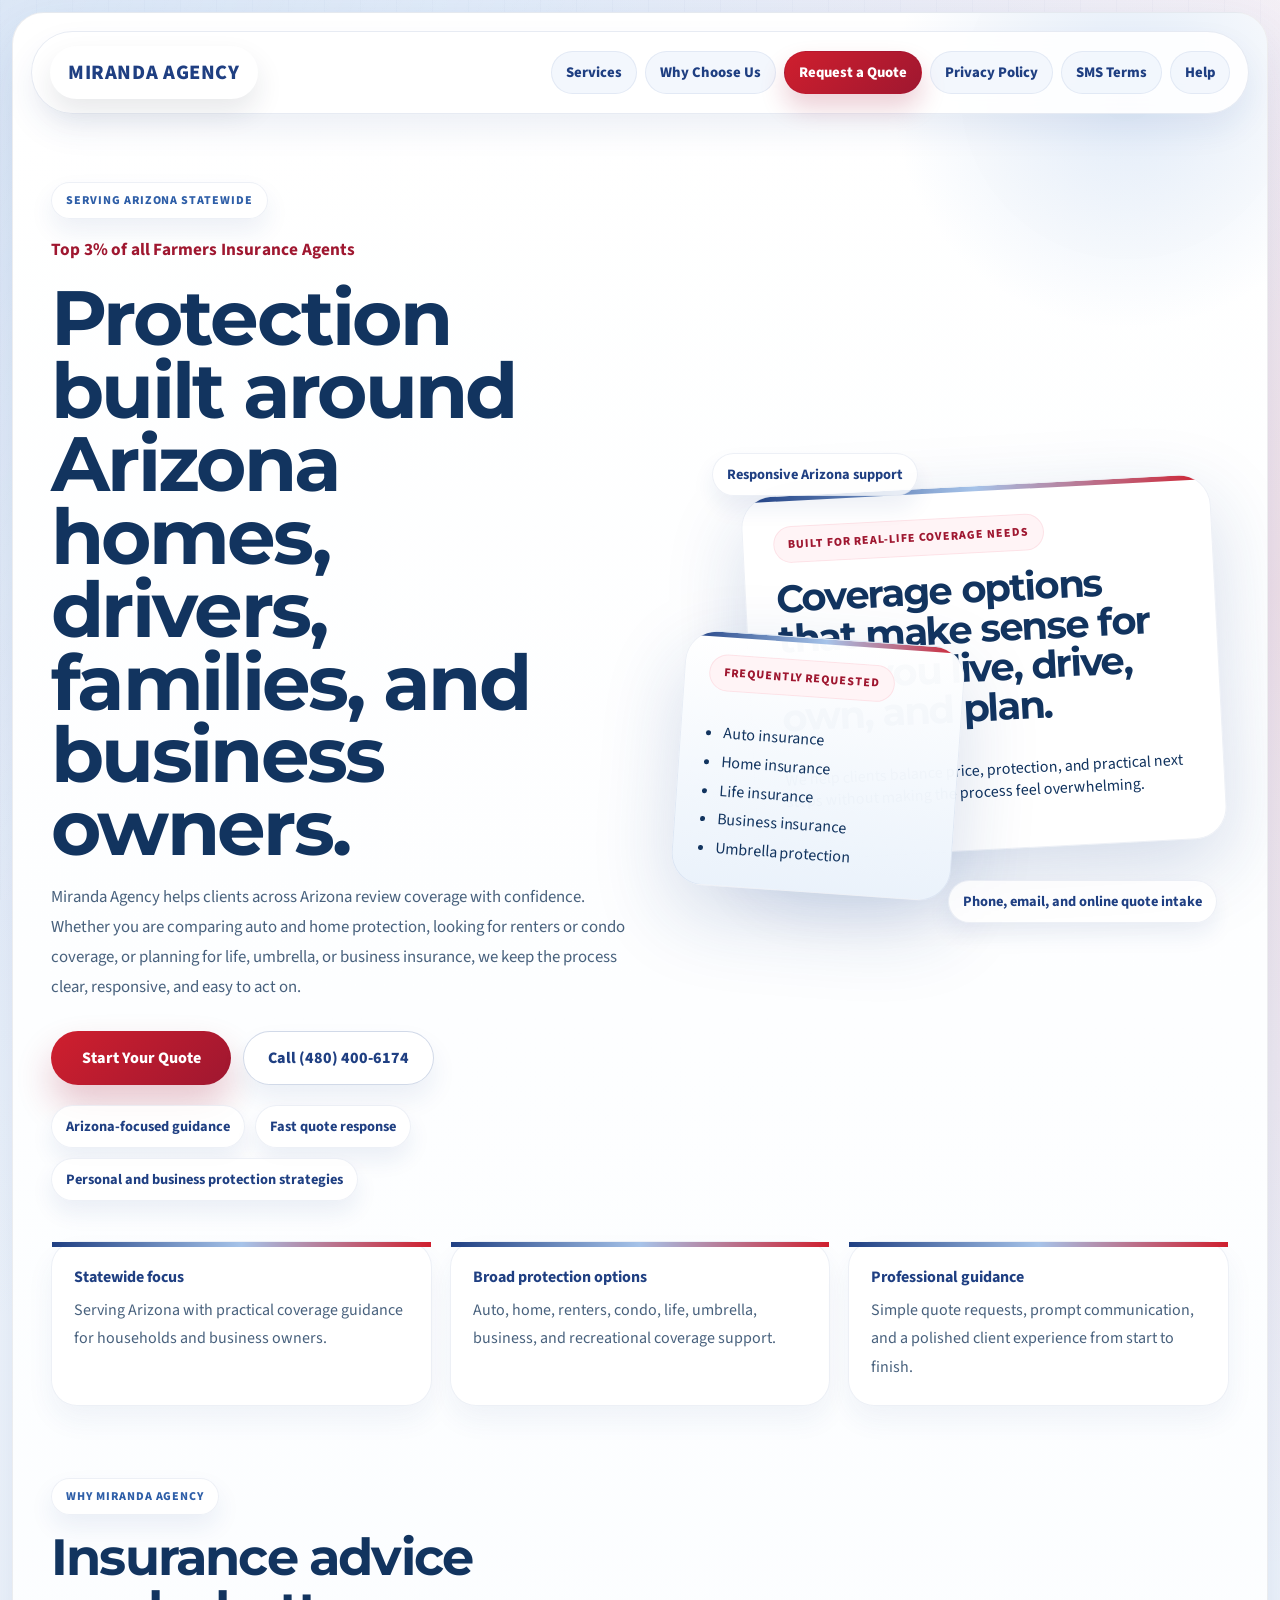
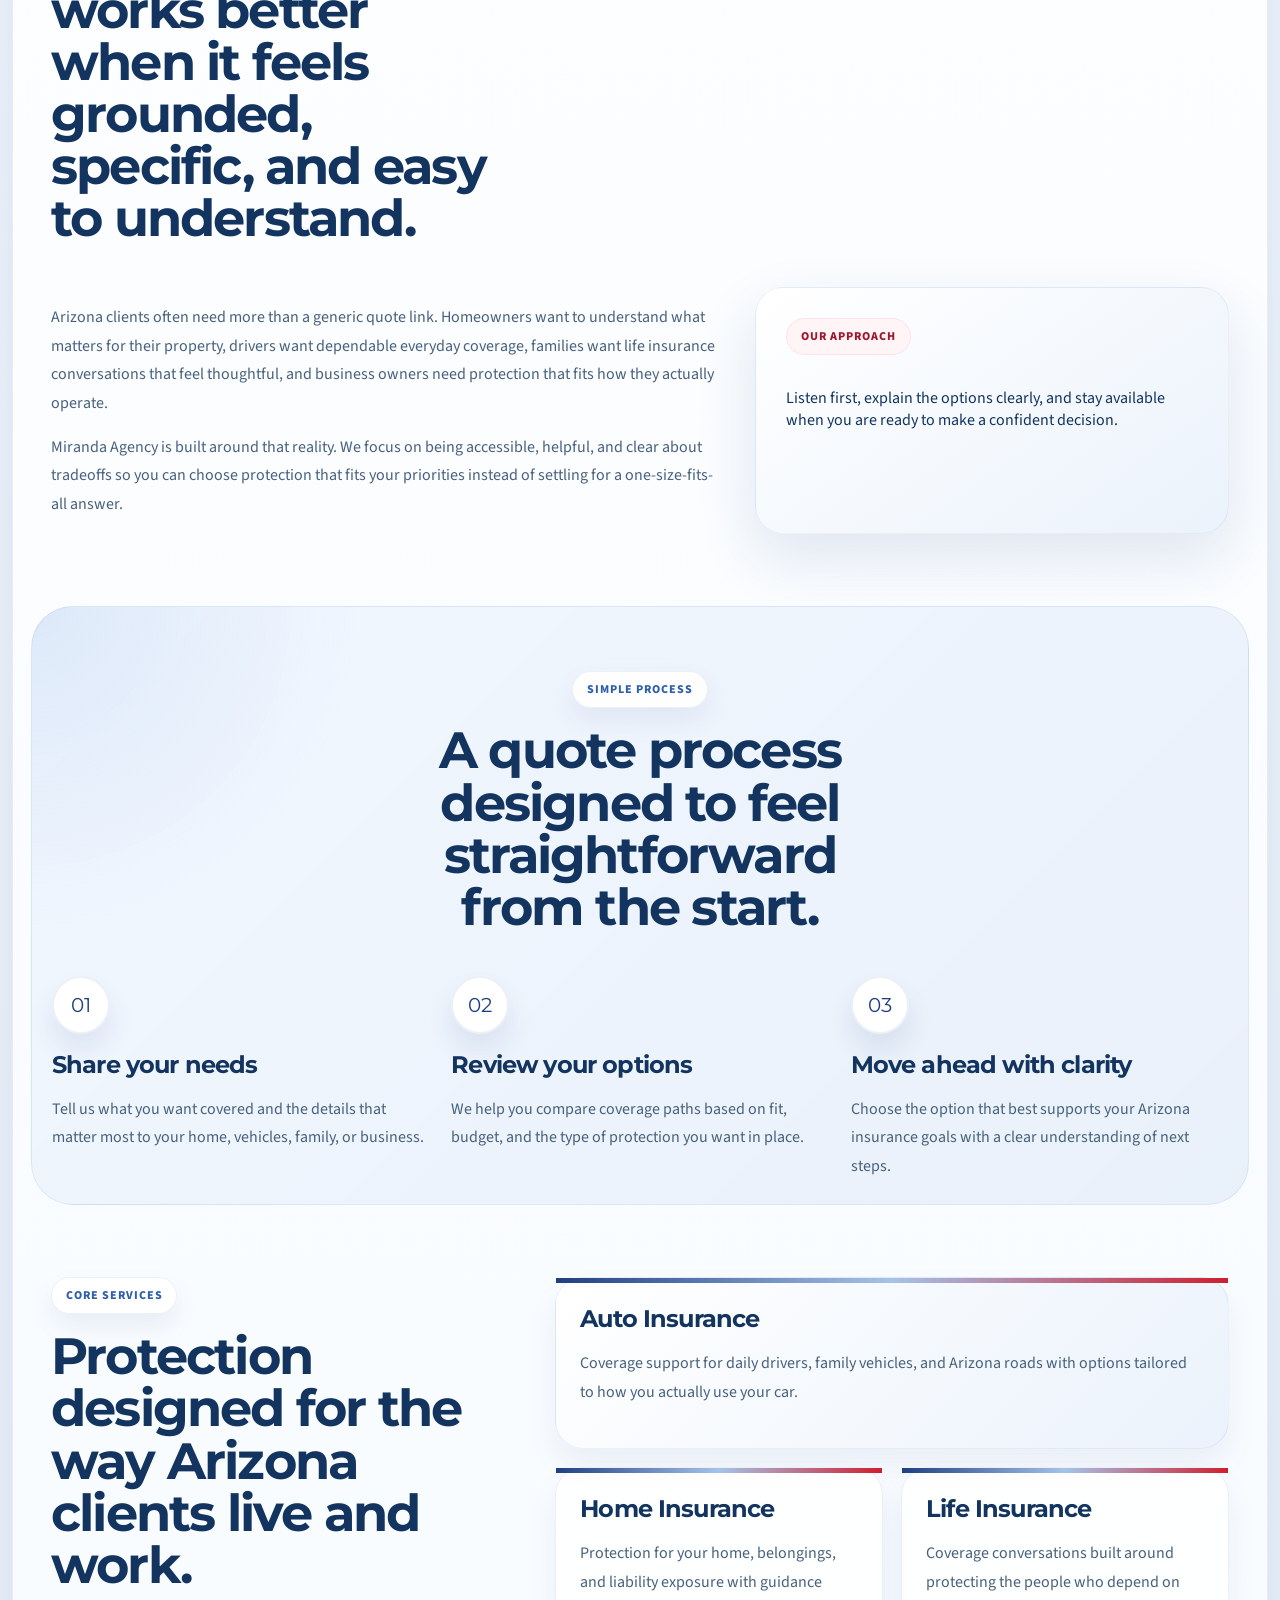
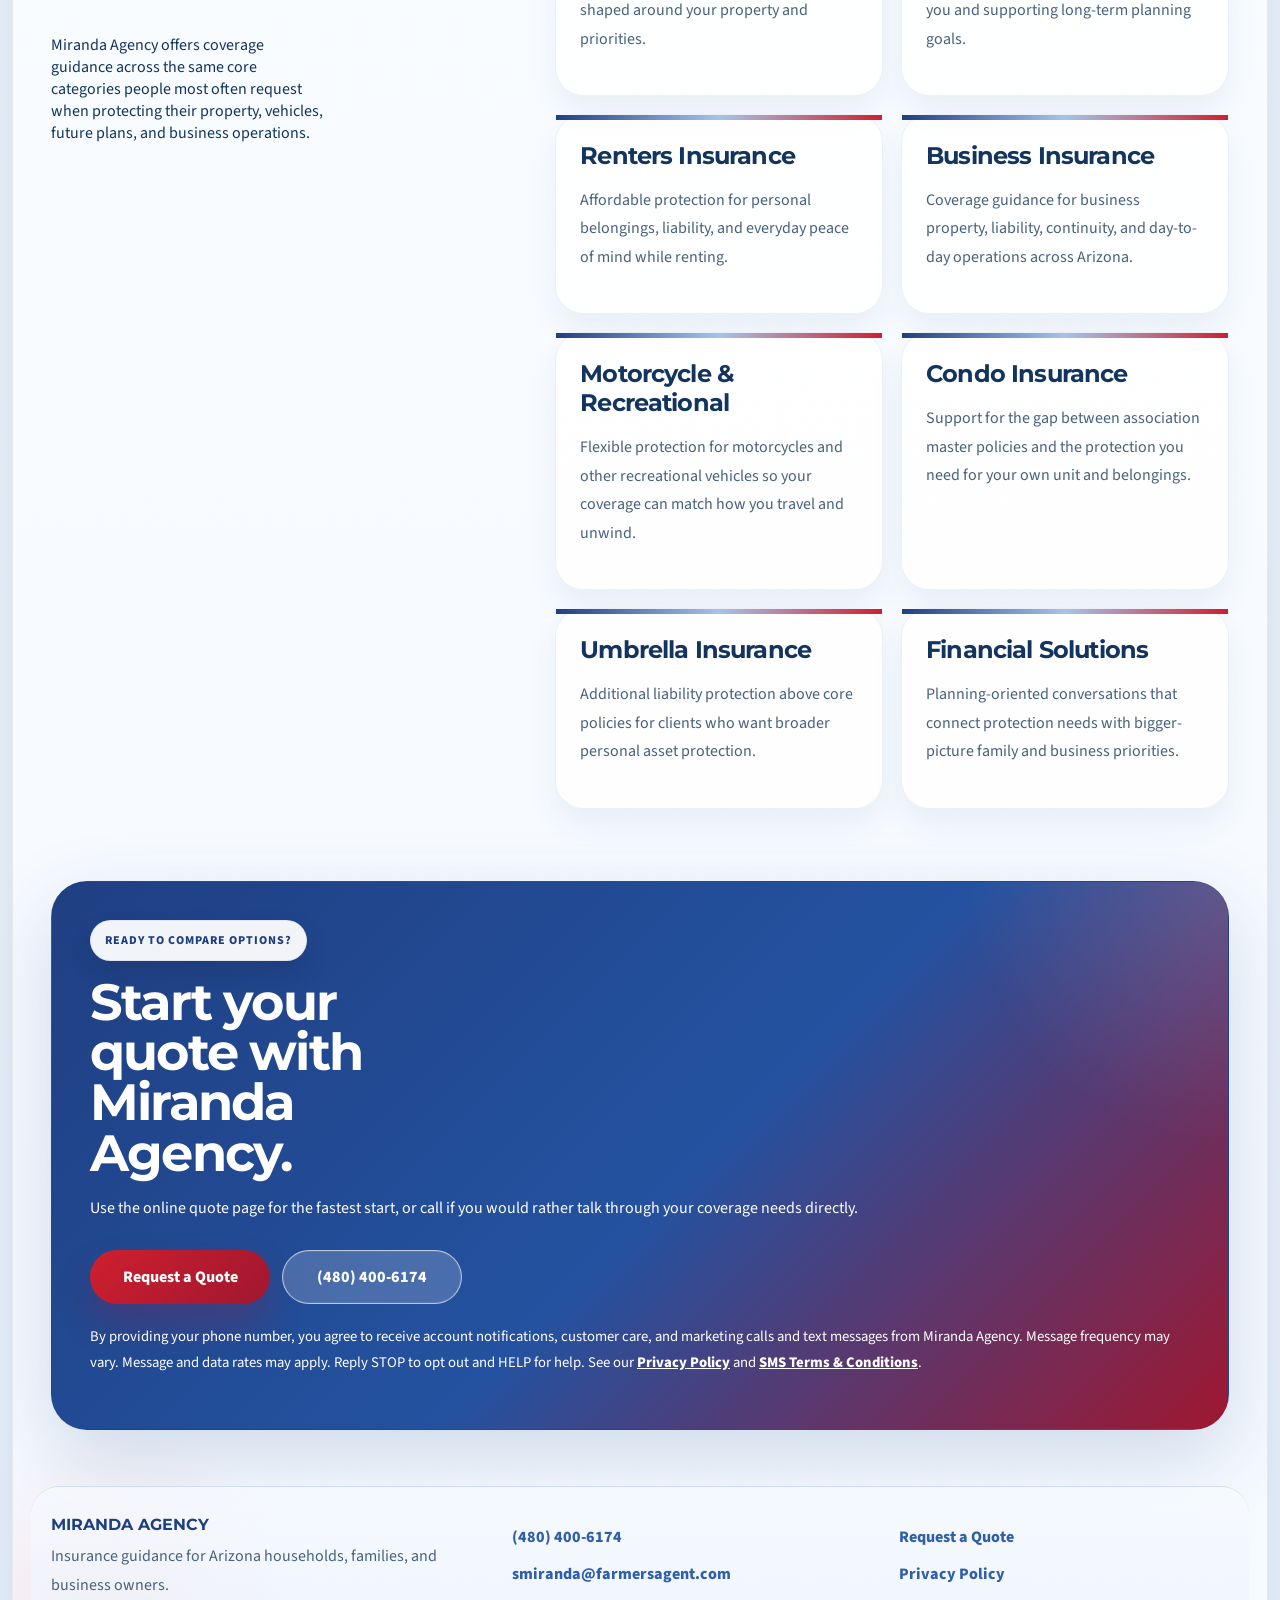
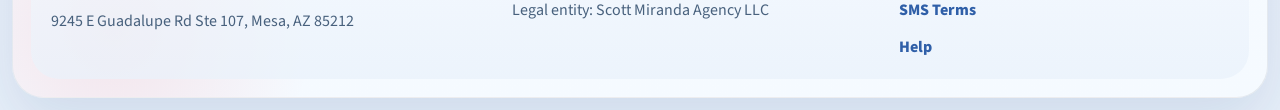
==== commit c6acc1dd: "Add files via upload" ====
--- a/index.html
+++ b/index.html
@@ -216,7 +216,7 @@
       </div>
       <div>
         <p><a href="tel:4804006174">(480) 400-6174</a></p>
-        <p><a href="mailto:smiranda@mirandainsurance.com">smiranda@mirandainsurance.com</a></p>
+        <p><a href="mailto:smiranda@farmersagent.com">smiranda@farmersagent.com</a></p>
         <p><span>Legal entity: Scott Miranda Agency LLC</span></p>
       </div>
       <div>
